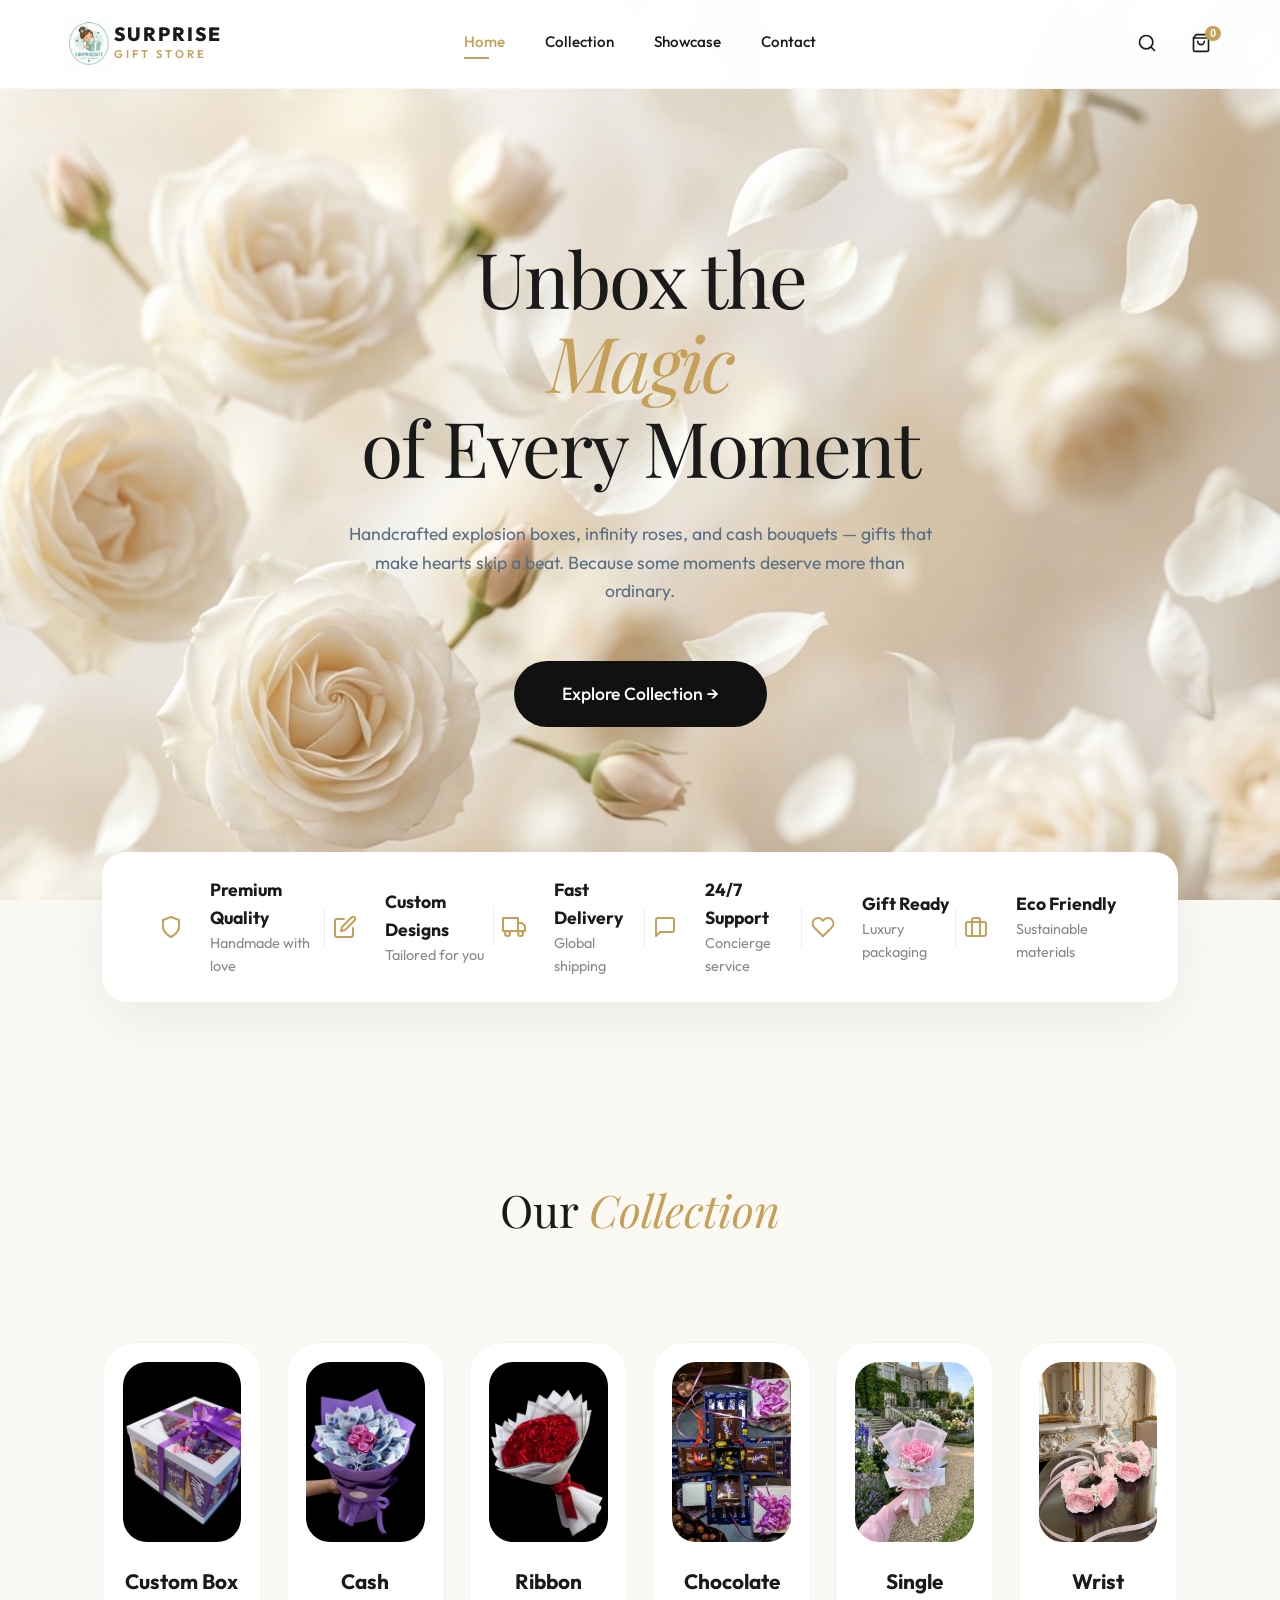
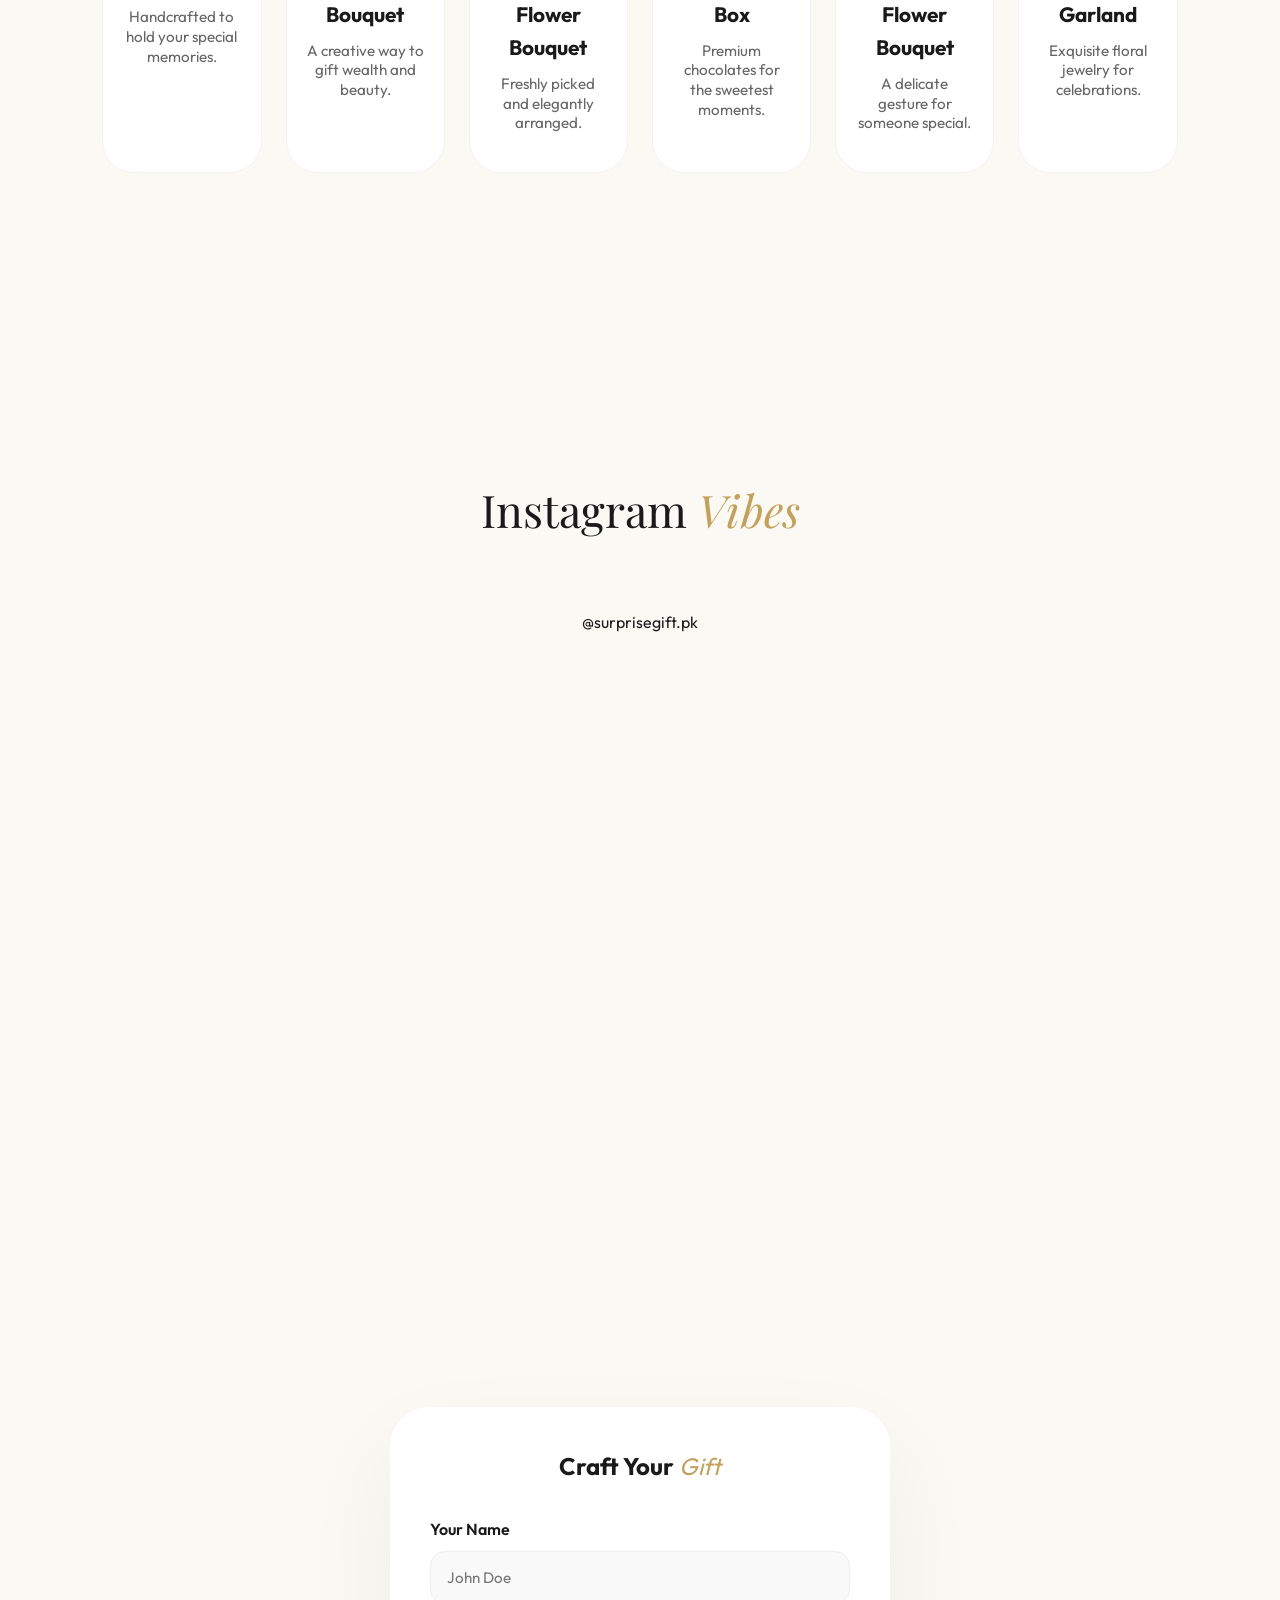
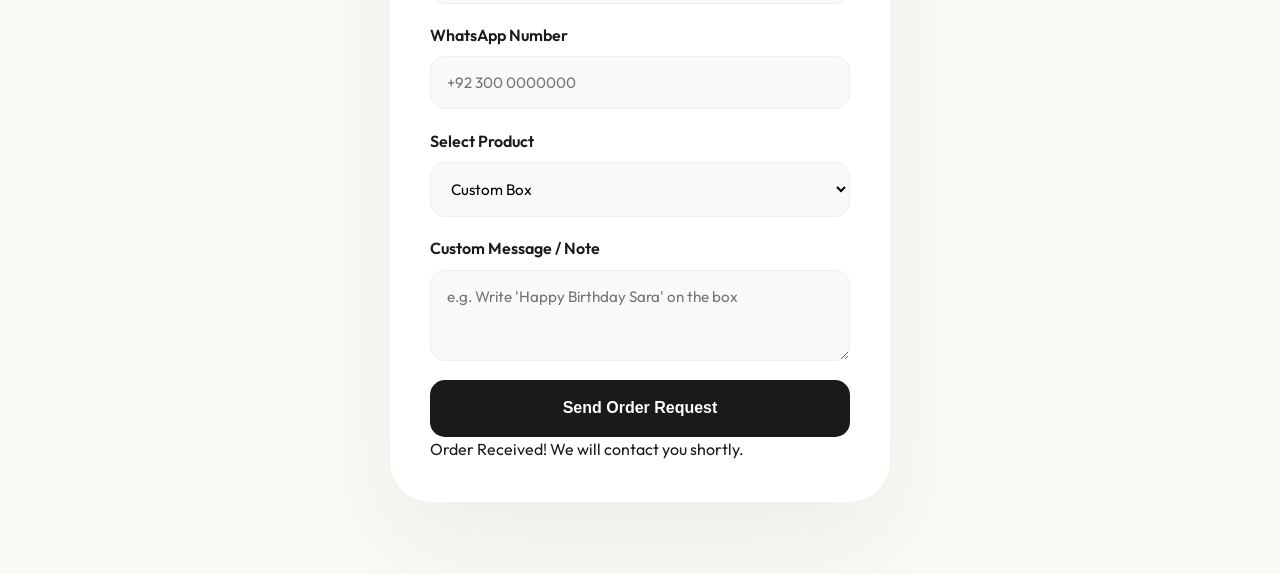
==== Lovebird/index.html @ c54b4c72 "moving files to Lovebird folder" ====
<!DOCTYPE html>
<html lang="en">

<head>
    <meta charset="UTF-8">
    <meta name="viewport" content="width=device-width, initial-scale=1.0">
    <title>Surprise Gift | 3D Immersive E-commerce</title>

    <!-- Google Fonts -->
    <link rel="preconnect" href="https://fonts.googleapis.com">
    <link rel="preconnect" href="https://fonts.gstatic.com" crossorigin>
    <link
        href="https://fonts.googleapis.com/css2?family=Outfit:wght@300;400;600;800&family=Playfair+Display:ital,wght@0,400..900;1,400..900&display=swap"
        rel="stylesheet">
    <link rel="stylesheet" href="style.css">
    <link rel="stylesheet" href="modal.css">

    <!-- GSAP for Scroll Animations -->
    <script src="https://cdnjs.cloudflare.com/ajax/libs/gsap/3.12.2/gsap.min.js"></script>
    <script src="https://cdnjs.cloudflare.com/ajax/libs/gsap/3.12.2/ScrollTrigger.min.js"></script>
</head>

<body>
    <!-- 3D Canvas Container -->
    <div id="canvas-container"></div>
    <div id="css-container"></div>

    <!-- UI Overlay (Scrollable) -->
    <div class="ui-layer">



        <!-- Top Announcement Bar -->


        <!-- Navigation Bar -->
        <nav class="navbar">
            <div class="nav-left">
                <a href="#home" class="logo-link">
                    <img src="logo.jpeg" alt="Surprise Gift Logo" class="main-logo">
                    <div class="logo-text-wrapper">
                        <span class="logo-main">SURPRISE</span>
                        <span class="logo-sub">GIFT STORE</span>
                    </div>
                </a>
            </div>
            <div class="nav-center">
                <div class="nav-links">
                    <a href="#home" class="active">Home</a>
                    <a href="#collection">Collection</a>
                    <a href="#showcase">Showcase</a>

                    <a href="https://wa.me/923293163015" target="_blank">Contact</a>
                </div>
            </div>
            <div class="nav-right">
                <div class="nav-icons">
                    <button class="icon-btn search-btn">
                        <svg width="20" height="20" viewBox="0 0 24 24" fill="none" stroke="currentColor"
                            stroke-width="2" stroke-linecap="round" stroke-linejoin="round">
                            <circle cx="11" cy="11" r="8"></circle>
                            <line x1="21" y1="21" x2="16.65" y2="16.65"></line>
                        </svg>
                    </button>
                    <button class="icon-btn cart-btn">
                        <svg width="20" height="20" viewBox="0 0 24 24" fill="none" stroke="currentColor"
                            stroke-width="2" stroke-linecap="round" stroke-linejoin="round">
                            <path d="M6 2L3 6v14a2 2 0 0 0 2 2h14a2 2 0 0 0 2-2V6l-3-4Z"></path>
                            <line x1="3" y1="6" x2="21" y2="6"></line>
                            <path d="M16 10a4 4 0 0 1-8 0"></path>
                        </svg>
                        <span class="cart-badge">0</span>
                    </button>
                </div>
            </div>
        </nav>

        <!-- Page 1: Home -->
        <section id="home" class="page-section">
            <div class="hero-container">
                <div class="hero-content">
                    <h1>Unbox the <br><span class="highlight">Magic</span> <br>of Every Moment</h1>
                    <p>Handcrafted explosion boxes, infinity roses, and cash bouquets — gifts that make hearts skip a beat. 
                       Because some moments deserve more than ordinary.</p>
                    <div class="hero-actions">
                        <a href="#collection" class="explore-btn">Explore Collection &rarr;</a>
                    </div>
                </div>
            </div>


            <!-- Feature Strip -->
            <div class="feature-strip">
                <div class="feature-item">
                    <div class="feature-icon-wrapper">
                        <svg width="24" height="24" viewBox="0 0 24 24" fill="none" stroke="#c5a059" stroke-width="2"
                            stroke-linecap="round" stroke-linejoin="round">
                            <path d="M12 22s8-4 8-10V5l-8-3-8 3v7c0 6 8 10 8 10z"></path>
                        </svg>
                    </div>
                    <div class="feature-text">
                        <strong>Premium Quality</strong>
                        <span>Handmade with love</span>
                    </div>
                </div>
                <div class="feature-divider"></div>
                <div class="feature-item">
                    <div class="feature-icon-wrapper">
                        <svg width="24" height="24" viewBox="0 0 24 24" fill="none" stroke="#c5a059" stroke-width="2"
                            stroke-linecap="round" stroke-linejoin="round">
                            <path d="M11 4H4a2 2 0 0 0-2 2v14a2 2 0 0 0 2 2h14a2 2 0 0 0 2-2v-7"></path>
                            <path d="M18.5 2.5a2.121 2.121 0 0 1 3 3L12 15l-4 1 1-4 9.5-9.5z"></path>
                        </svg>
                    </div>
                    <div class="feature-text">
                        <strong>Custom Designs</strong>
                        <span>Tailored for you</span>
                    </div>
                </div>
                <div class="feature-divider"></div>
                <div class="feature-item">
                    <div class="feature-icon-wrapper">
                        <svg width="24" height="24" viewBox="0 0 24 24" fill="none" stroke="#c5a059" stroke-width="2"
                            stroke-linecap="round" stroke-linejoin="round">
                            <rect x="1" y="3" width="15" height="13"></rect>
                            <polygon points="16 8 20 8 23 11 23 16 16 16 16 8"></polygon>
                            <circle cx="5.5" cy="18.5" r="2.5"></circle>
                            <circle cx="18.5" cy="18.5" r="2.5"></circle>
                        </svg>
                    </div>
                    <div class="feature-text">
                        <strong>Fast Delivery</strong>
                        <span>Global shipping</span>
                    </div>
                </div>
                <div class="feature-divider"></div>
                <div class="feature-item">
                    <div class="feature-icon-wrapper">
                        <svg width="24" height="24" viewBox="0 0 24 24" fill="none" stroke="#c5a059" stroke-width="2"
                            stroke-linecap="round" stroke-linejoin="round">
                            <path d="M21 15a2 2 0 0 1-2 2H7l-4 4V5a2 2 0 0 1 2-2h14a2 2 0 0 1 2 2z"></path>
                        </svg>
                    </div>
                    <div class="feature-text">
                        <strong>24/7 Support</strong>
                        <span>Concierge service</span>
                    </div>
                </div>
                <div class="feature-divider"></div>
                <div class="feature-item">
                    <div class="feature-icon-wrapper">
                        <svg width="24" height="24" viewBox="0 0 24 24" fill="none" stroke="#c5a059" stroke-width="2"
                            stroke-linecap="round" stroke-linejoin="round">
                            <path
                                d="M20.84 4.61a5.5 5.5 0 0 0-7.78 0L12 5.67l-1.06-1.06a5.5 5.5 0 0 0-7.78 7.78l1.06 1.06L12 21.23l7.78-7.78 1.06-1.06a5.5 5.5 0 0 0 0-7.78z">
                            </path>
                        </svg>
                    </div>
                    <div class="feature-text">
                        <strong>Gift Ready</strong>
                        <span>Luxury packaging</span>
                    </div>
                </div>
                <div class="feature-divider"></div>
                <div class="feature-item">
                    <div class="feature-icon-wrapper">
                        <svg width="24" height="24" viewBox="0 0 24 24" fill="none" stroke="#c5a059" stroke-width="2"
                            stroke-linecap="round" stroke-linejoin="round">
                            <rect x="2" y="7" width="20" height="14" rx="2" ry="2"></rect>
                            <path d="M16 21V5a2 2 0 0 0-2-2h-4a2 2 0 0 0-2 2v16"></path>
                        </svg>
                    </div>
                    <div class="feature-text">
                        <strong>Eco Friendly</strong>
                        <span>Sustainable materials</span>
                    </div>
                </div>
            </div>
        </section>

        <!-- Page 2: Collection -->
        <section id="collection" class="page-section">
            <div class="section-content">
                <h2>Our <span class="highlight">Collection</span></h2>
                <div class="product-grid">
                    <div class="product-card">
                        <div class="img-placeholder"
                            style="background: url('hdjhaj.jpeg') center/cover;">
                        </div>
                        <h3>Custom Box</h3>
                        <p>Handcrafted to hold your special memories.</p>
                    </div>
                    <div class="product-card" data-product="bouquet">
                        <div class="img-placeholder" style="background: url('pho1.jpeg') center/cover;">
                        </div>
                        <h3>Cash Bouquet</h3>
                        <p>A creative way to gift wealth and beauty.</p>
                    </div>
                    <div class="product-card">
                        <div class="img-placeholder"
                            style="background: url('dknfd.jpeg') center/cover;">
                        </div>
                        <h3>Ribbon Flower Bouquet</h3>
                        <p>Freshly picked and elegantly arranged.</p>
                    </div>
                    <div class="product-card">
                        <div class="img-placeholder"
                            style="background: url('choklate box.png') center/cover;">
                        </div>
                        <h3>Chocolate Box</h3>
                        <p>Premium chocolates for the sweetest moments.</p>
                    </div>
                    <div class="product-card">
                        <div class="img-placeholder"
                            style="background: url('Gemini_Generated_Image_gxcbodgxcbodgxcb (1).png') center/cover;">
                        </div>
                        <h3>Single Flower Bouquet</h3>
                        <p>A delicate gesture for someone special.</p>
                    </div>
                    <div class="product-card">
                        <div class="img-placeholder"
                            style="background: url('Gemini_Generated_Image_r3tegor3tegor3te.png') center/cover;">
                        </div>
                        <h3>Wrist Garland</h3>
                        <p>Exquisite floral jewelry for celebrations.</p>
                    </div>
                </div>
            </div>
        </section>



        <!-- Page 4: Showcase -->
        <section id="showcase" class="page-section">
            <div class="section-content" style="pointer-events: none;">
                <h2 style="text-align:center;">Instagram <span class="highlight">Vibes</span></h2>
                <p style="text-align:center;">@surprisegift.pk</p>
                <!-- Masonry grid removed, replaced by 3D Carousel in main.js -->
            </div>
        </section>

        <!-- Page 5: Order / Database -->
        <section id="order" class="page-section center-flex">
            <div class="order-form-container glass-panel">
                <h2>Craft Your <span class="highlight">Gift</span></h2>
                <form id="orderForm">
                    <div class="input-group">
                        <label>Your Name</label>
                        <input type="text" id="orderName" required placeholder="John Doe">
                    </div>
                    <div class="input-group">
                        <label>WhatsApp Number</label>
                        <input type="tel" id="orderPhone" required placeholder="+92 300 0000000">
                    </div>
                    <div class="input-group">
                        <label>Select Product</label>
                        <select id="orderProduct">
                            <option value="custom_box">Custom Box</option>
                            <option value="cash_bouquet">Cash Bouquet</option>
                            <option value="flower_bouquet">Ribbon Flower Bouquet</option>
                            <option value="chocolate_box">Chocolate Box</option>
                            <option value="single_flower">Single Flower Bouquet</option>
                            <option value="wrist_garland">Wrist Garland</option>
                        </select>
                    </div>
                    <div class="input-group">
                        <label>Custom Message / Note</label>
                        <textarea id="orderNote" rows="3"
                            placeholder="e.g. Write 'Happy Birthday Sara' on the box"></textarea>
                    </div>
                    <button type="submit" class="submit-btn" id="submitBtn">Send Order Request</button>
                    <p id="formFeedback" class="hidden">Order Received! We will contact you shortly.</p>
                </form>
            </div>
        </section>

    </div>

    <!-- Import maps polyfill for Three.js & Firebase -->
    <script async src="https://unpkg.com/es-module-shims@1.8.0/dist/es-module-shims.js"></script>

    <script type="importmap">
        {
            "imports": {
                "three": "https://unpkg.com/three@0.160.0/build/three.module.js",
                "three/addons/": "https://unpkg.com/three@0.160.0/examples/jsm/",
                "firebase/app": "https://www.gstatic.com/firebasejs/10.8.0/firebase-app.js",
                "firebase/firestore": "https://www.gstatic.com/firebasejs/10.8.0/firebase-firestore.js",
                "firebase/database": "https://www.gstatic.com/firebasejs/10.7.1/firebase-database.js"
            }
        }
    </script>

    <!-- Image Preview Modal -->
    <div id="imageModal" class="image-modal">
        <img id="modalImg" src="" alt="Preview" class="modal-content">
        <div class="modal-instruction">Release to close</div>
    </div>

    <script>
        document.addEventListener('DOMContentLoaded', () => {
            const modal = document.getElementById('imageModal');
            const modalImg = document.getElementById('modalImg');

            document.querySelectorAll('.img-placeholder').forEach(placeholder => {
                const showModal = (e) => {
                    // Extract URL from inline style background: url('...')
                    const style = placeholder.style.backgroundImage;
                    const url = style.replace(/^url\(["']?/, '').replace(/["']?\)$/, '');
                    
                    if (url && url !== 'none') {
                        modalImg.src = url;
                        modal.classList.add('active');
                    }
                };

                const hideModal = () => {
                    modal.classList.remove('active');
                };

                // Desktop events
                placeholder.addEventListener('mousedown', showModal);
                
                // Mobile events
                placeholder.addEventListener('touchstart', (e) => {
                    // Prevent context menu
                    e.preventDefault();
                    showModal();
                });
            });

            // Global release to ensure modal closes even if mouse/finger moves outside
            window.addEventListener('mouseup', () => modal.classList.remove('active'));
            window.addEventListener('touchend', () => modal.classList.remove('active'));
            window.addEventListener('mouseleave', () => modal.classList.remove('active'));
        });
    </script>

    <!-- Application Logic -->
    <script type="module" src="main.js"></script>
</body>

</html>
---- Lovebird/style.css ----
/* Global Reset & Base Styles */
:root {
    --primary-color: #c5a059;
    /* Luxury Gold from Image */
    --accent-color: #a6813a;
    --bg-light: #fbf9f4;
    /* Creamy white from image */
    --text-dark: #1a1a1a;
    --text-muted: #5a6e84;
    /* Soft bluish-grey from image subtext */
    --feature-bg: #ffffff;
    --glass-bg: rgba(255, 255, 255, 0.9);
    --font-main: 'Outfit', sans-serif;
    --font-heading: 'Playfair Display', serif;
    --transition: all 0.6s cubic-bezier(0.165, 0.84, 0.44, 1);
}

* {
    margin: 0;
    padding: 0;
    box-sizing: border-box;
    scroll-behavior: smooth;
}

html {
    overflow-x: hidden;
}

body {
    font-family: var(--font-main);
    background-color: var(--bg-light);
    background-image: url('bg-roses.png');
    background-size: cover;
    background-position: center;
    background-attachment: fixed;
    color: var(--text-dark);
    overflow-x: hidden;
    line-height: 1.6;
}

/* Scrollbar */
::-webkit-scrollbar {
    width: 6px;
}

::-webkit-scrollbar-track {
    background: #f1f1f1;
}

::-webkit-scrollbar-thumb {
    background: var(--primary-color);
    border-radius: 10px;
}

/* 3D Canvas Background */
#canvas-container,
#css-container {
    position: fixed;
    top: 0;
    left: 0;
    width: 100vw;
    height: 100vh;
    z-index: -1;
}

#canvas-container {
    background: transparent;
}

/* UI Overlay */
.ui-layer {
    position: relative;
    z-index: 10;
    width: 100%;
}

.navbar,
.hero-content,
.section-content,
.order-form-container {
    pointer-events: auto;
}

/* Top Announcement Bar */
.top-bar {
    position: fixed;
    top: 0;
    width: 100%;
    height: 35px;
    background: #fbf9f4;
    /* Match the top bar background color from image */
    display: flex;
    justify-content: space-between;
    align-items: center;
    padding: 0 5%;
    z-index: 1001;
    font-size: 0.75rem;
    color: #666;
    border-bottom: 1px solid rgba(0, 0, 0, 0.03);
}

.top-bar-left,
.top-bar-right {
    display: flex;
    align-items: center;
    gap: 15px;
}

.top-bar-left svg {
    margin-right: -10px;
}

.top-bar-right a {
    color: #666;
    text-decoration: none;
    display: flex;
    align-items: center;
    gap: 6px;
    transition: var(--transition);
}

.top-bar-right a:hover {
    color: var(--primary-color);
}

/* Navbar */
.navbar {
    display: grid;
    grid-template-columns: 1fr 2fr 1fr;
    align-items: center;
    padding: 1.2rem 5%;
    background: rgba(255, 255, 255, 0.98);
    backdrop-filter: blur(10px);
    border-bottom: 1px solid rgba(0, 0, 0, 0.03);
    position: fixed;
    width: 100%;
    top: 0;
    z-index: 1000;
}

.logo-link {
    display: flex;
    align-items: center;
    text-decoration: none;
}

.main-logo {
    height: 50px;
    width: auto;
    object-fit: contain;
}

.logo-text-wrapper {
    display: flex;
    flex-direction: column;
}

.logo-main {
    font-family: var(--font-main);
    font-weight: 800;
    font-size: 1.2rem;
    letter-spacing: 2px;
    color: #1a1a1a;
    line-height: 1;
}

.logo-sub {
    font-size: 0.7rem;
    font-weight: 600;
    color: var(--primary-color);
    letter-spacing: 3px;
    margin-top: 2px;
}

.nav-center {
    display: flex;
    justify-content: center;
}

.nav-links {
    display: flex;
    gap: 2.5rem;
}

.nav-links a {
    text-decoration: none;
    color: #1a1a1a;
    font-size: 0.95rem;
    font-weight: 500;
    transition: var(--transition);
    position: relative;
    padding-bottom: 5px;
}

.nav-links a.active,
.nav-links a:hover {
    color: var(--primary-color);
}

.nav-links a.active::after {
    content: '';
    position: absolute;
    bottom: 0;
    left: 0;
    width: 25px;
    height: 2px;
    background: var(--primary-color);
}

.nav-right {
    display: flex;
    justify-content: flex-end;
}

.nav-icons {
    display: flex;
    gap: 1.5rem;
    align-items: center;
}

.icon-btn {
    background: none;
    border: none;
    cursor: pointer;
    color: #1a1a1a;
    position: relative;
    padding: 5px;
    transition: var(--transition);
}

.icon-btn:hover {
    color: var(--primary-color);
}

.cart-badge {
    position: absolute;
    top: -2px;
    right: -5px;
    background: var(--primary-color);
    color: white;
    font-size: 0.65rem;
    padding: 2px 5px;
    border-radius: 10px;
    font-weight: 700;
}

/* Page Sections */
.page-section {
    min-height: 100vh;
    padding: 100px 8% 40px;
    /* Reduced padding from 130px */
    display: flex;
    flex-direction: column;
    justify-content: space-between;
    /* This will push feature strip to bottom */
}

/* Hero Section */
.hero-container {
    display: flex;
    flex-direction: column;
    align-items: center;
    justify-content: flex-start;
    width: 100%;
    position: relative;
    padding-top: 15vh;
    text-align: center;
    min-height: 80vh;
}

.hero-content {
    max-width: 900px;
    z-index: 2;
    position: relative;
    pointer-events: none;
    /* Let clicks pass to 3D scene */
}

.hero-content * {
    pointer-events: auto;
}

.hero-content h1 {
    font-family: var(--font-heading);
    font-size: 4.8rem;
    /* Reduced from 5.5rem */
    line-height: 1.1;
    margin-bottom: 2rem;
    color: #1a1a1a;
    font-weight: 400;
    letter-spacing: -2px;
}

.highlight {
    color: var(--primary-color);
    font-style: italic;
    font-weight: 400;
}

.hero-content p {
    font-size: 1.1rem;
    /* Reduced from 1.25rem */
    color: var(--text-muted);
    max-width: 600px;
    margin: 0 auto 3.5rem;
    line-height: 1.6;
    font-family: var(--font-main);
}

.explore-btn {
    display: inline-flex;
    align-items: center;
    gap: 12px;
    padding: 1.2rem 3rem;
    background: #111;
    color: #fff;
    text-decoration: none;
    border-radius: 60px;
    font-weight: 500;
    font-size: 1.1rem;
    transition: var(--transition);
}

.explore-btn:hover {
    background: #000;
    transform: translateY(-5px);
    box-shadow: 0 15px 30px rgba(0, 0, 0, 0.15);
}

/* Hero Box Image Container */
.hero-image-wrapper {
    position: relative;
    width: 100%;
    height: 400px;
    display: flex;
    justify-content: center;
    align-items: center;
    z-index: 1;
    margin-top: -50px;
    /* Bring it closer to text */
}

.hero-box-img {
    width: 100%;
    max-width: 650px;
    height: auto;
    object-fit: contain;
    mix-blend-mode: multiply;
    /* Seamlessly merge with the cream background */
    filter: drop-shadow(0 20px 60px rgba(0, 0, 0, 0.1));
    transition: all 0.8s cubic-bezier(0.165, 0.84, 0.44, 1);
    cursor: pointer;
    z-index: 5;
    animation: professional-pop 1.5s cubic-bezier(0.19, 1, 0.22, 1) both, float-box 8s ease-in-out infinite 1.5s;
}

.hero-box-img:hover {
    transform: scale(1.05) translateY(-25px);
    filter: drop-shadow(0 80px 120px rgba(0, 0, 0, 0.12));
}

@keyframes professional-pop {
    0% {
        transform: scale(0.8) translateY(50px);
        opacity: 0;
        filter: blur(10px);
    }

    100% {
        transform: scale(1) translateY(0);
        opacity: 1;
        filter: blur(0);
    }
}

/* Add a pseudo-element for a 'magic' glow */
.hero-image-wrapper::after {
    content: '';
    position: absolute;
    width: 300px;
    height: 300px;
    background: radial-gradient(circle, rgba(197, 160, 89, 0.2) 0%, transparent 70%);
    border-radius: 50%;
    z-index: -1;
    filter: blur(40px);
    opacity: 0;
    transition: var(--transition);
}

.hero-image-wrapper:hover::after {
    opacity: 1;
    transform: scale(1.5);
}

@keyframes float-box {

    0%,
    100% {
        transform: translateY(0);
    }

    50% {
        transform: translateY(-30px);
    }
}

/* Feature Strip */
.feature-strip {
    display: flex;
    justify-content: space-between;
    align-items: center;
    flex-wrap: nowrap;
    background: #ffffff;
    padding: 1.5rem 3rem;
    /* Reduced from 2.5rem 4rem */
    border-radius: 24px;
    box-shadow: 0 20px 60px rgba(0, 0, 0, 0.06);
    margin-top: 2rem;
    margin-bottom: 2rem;
    max-width: 1200px;
    width: 100%;
}

.feature-item {
    display: flex;
    align-items: center;
    gap: 1.2rem;
}

.feature-icon-wrapper {
    display: flex;
    align-items: center;
    justify-content: center;
    width: 48px;
    height: 48px;
}

.feature-text {
    display: flex;
    flex-direction: column;
}

.feature-text strong {
    font-size: 1.1rem;
    color: #1a1a1a;
}

.feature-text span {
    font-size: 0.9rem;
    color: #888;
}

.feature-divider {
    width: 1px;
    height: 40px;
    background: #eee;
}

/* Section Headlines */
.section-content h2 {
    font-family: var(--font-heading);
    font-size: 2.8rem;
    /* Reduced from 3.5rem */
    text-align: center;
    margin-bottom: 4rem;
    font-weight: 400;
}

/* Product Cards */
.product-grid {
    display: grid;
    grid-template-columns: repeat(6, 1fr);
    grid-auto-rows: 1fr; /* Ensures all cards in a row have equal height */
    gap: 1.5rem;
    padding: 2rem 0;
}

.product-card {
    background: #fff;
    border-radius: 32px;
    padding: 1.2rem;
    text-align: center;
    transition: var(--transition);
    border: 1px solid #f2f2f2;
    display: flex;
    flex-direction: column;
    align-items: center;
    gap: 0.2rem;
}

.product-card:hover {
    transform: translateY(-8px);
    box-shadow: 0 20px 40px rgba(0, 0, 0, 0.05);
}

.img-placeholder {
    width: 100%;
    height: 180px;
    border-radius: 24px;
    margin-bottom: 0.8rem;
    overflow: hidden;
}

.product-card h3 {
    font-family: var(--font-main);
    font-weight: 700;
    font-size: 1.3rem;
    color: #1a1a1a;
    margin: 0.4rem 0;
}

.product-card p {
    font-size: 0.95rem;
    color: #666;
    max-width: 180px;
    line-height: 1.3;
    margin-bottom: 1.2rem;
}

.view-3d-btn {
    margin-top: auto; /* Pushes button to the bottom */
    background: #ffffff;
    color: #1a1a1a;
    border: 1px solid #e0e0e0;
    border-radius: 30px;
    padding: 8px 22px;
    font-size: 0.85rem;
    font-weight: 700;
    cursor: pointer;
    transition: var(--transition);
}

.view-3d-btn:hover {
    background: #1a1a1a;
    color: #fff;
    border-color: #1a1a1a;
}

/* Forms */
.center-flex {
    justify-content: center;
    align-items: center;
}

.order-form-container {
    margin: 0 auto;
}

.order-form-container h2 {
    text-align: center;
    margin-bottom: 2rem;
}

.glass-panel {
    background: #fff;
    padding: 2.5rem;
    border-radius: 40px;
    box-shadow: 0 40px 100px rgba(0, 0, 0, 0.05);
    max-width: 500px;
    width: 100%;
}

.input-group {
    display: flex;
    flex-direction: column;
    margin-bottom: 1.2rem;
    text-align: left;
}

.input-group label {
    font-weight: 600;
    margin-bottom: 0.5rem;
    color: #1a1a1a;
}

.input-group input,
.input-group select,
.input-group textarea {
    background: #f9f9f9;
    border: 1px solid #eee;
    border-radius: 15px;
    padding: 1rem;
    width: 100%;
    box-sizing: border-box;
    font-family: inherit;
    font-size: 0.95rem;
}

.submit-btn {
    background: #1a1a1a;
    color: #ffffff;
    border-radius: 15px;
    padding: 1.2rem;
    font-size: 1rem;
    width: 100%;
    font-weight: 600;
    cursor: pointer;
    border: none;
    transition: var(--transition);
}

.submit-btn:hover {
    background: var(--primary-color);
}

/* Responsive */
@media (max-width: 1200px) {
    .feature-strip {
        flex-wrap: wrap;
        justify-content: center;
        gap: 2rem;
    }

    .feature-divider {
        display: none;
    }

    .product-grid {
        grid-template-columns: repeat(3, 1fr);
    }
}

@media (max-width: 1024px) {
    .hero-content h1 {
        font-size: 3.5rem;
    }

    .product-grid {
        grid-template-columns: repeat(2, 1fr);
    }
}

@media (max-width: 768px) {
    .navbar {
        grid-template-columns: 1fr 1fr;
    }

    .nav-center {
        display: none;
    }

    .hero-content h1 {
        font-size: 2.8rem;
    }

    .feature-strip {
        flex-direction: column;
        padding: 2rem;
        gap: 1.5rem;
    }

    .product-grid {
        grid-template-columns: repeat(2, 1fr);
        gap: 1rem;
    }

    .page-section {
        padding: 80px 5% 30px;
    }

    .hero-image-wrapper {
        height: 300px;
        margin-top: 0;
    }

    .glass-panel {
        padding: 1.5rem;
    }
}

@media (max-width: 480px) {
    .hero-content h1 {
        font-size: 2.2rem;
    }

    .product-grid {
        grid-template-columns: 1fr;
    }

    .hero-content p {
        font-size: 1rem;
    }

    .feature-item {
        width: 100%;
        justify-content: flex-start;
    }
}
---- Lovebird/modal.css ----
/* Image Preview Modal - Luxury Aesthetic */
.image-modal {
    position: fixed;
    top: 0;
    left: 0;
    width: 100%;
    height: 100%;
    background: rgba(255, 255, 255, 0.4);
    backdrop-filter: blur(40px) saturate(120%);
    -webkit-backdrop-filter: blur(40px) saturate(120%);
    display: none;
    justify-content: center;
    align-items: center;
    z-index: 9999;
    opacity: 0;
    transition: opacity 0.5s ease;
}

.image-modal.active {
    display: flex;
    opacity: 1;
}

.modal-content {
    max-width: 90%;
    max-height: 80vh;
    width: auto;
    height: auto;
    border-radius: 40px;
    box-shadow: 0 40px 80px rgba(0, 0, 0, 0.3);
    transform: scale(0.9);
    transition: transform 0.5s cubic-bezier(0.19, 1, 0.22, 1);
    border: 15px solid #fff;
    outline: 2px solid #c5a059;
    background: #fff;
    object-fit: contain; /* Ensure full image is visible */
    padding: 10px; /* Internal breathing room to prevent touching borders */
}

.image-modal.active .modal-content {
    transform: scale(1);
}

.modal-instruction {
    position: absolute;
    bottom: 40px;
    color: #1a1a1a;
    font-family: 'Playfair Display', serif;
    font-size: 1.1rem;
    font-style: italic;
    opacity: 0.8;
    background: rgba(255, 255, 255, 0.6);
    padding: 12px 40px;
    border-radius: 100px;
    backdrop-filter: blur(10px);
    box-shadow: 0 10px 30px rgba(0, 0, 0, 0.05);
    letter-spacing: 1px;
}
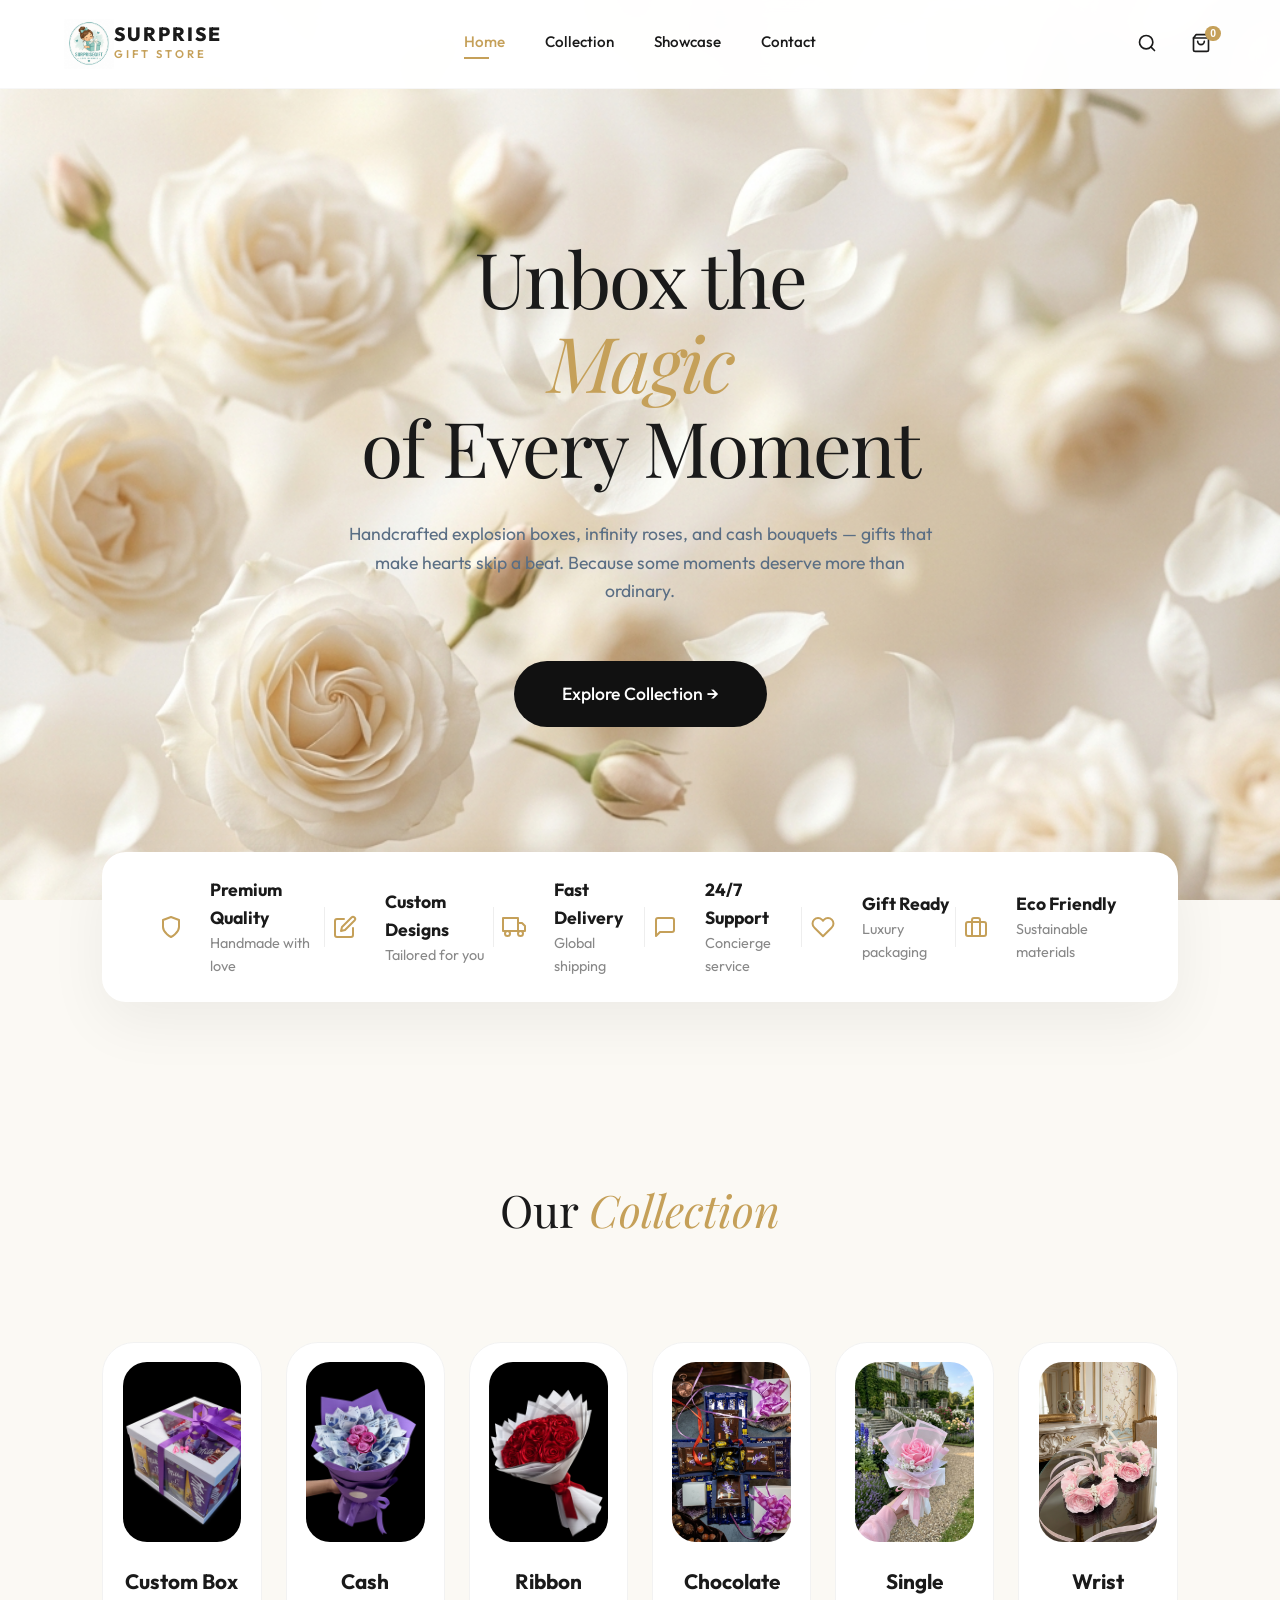
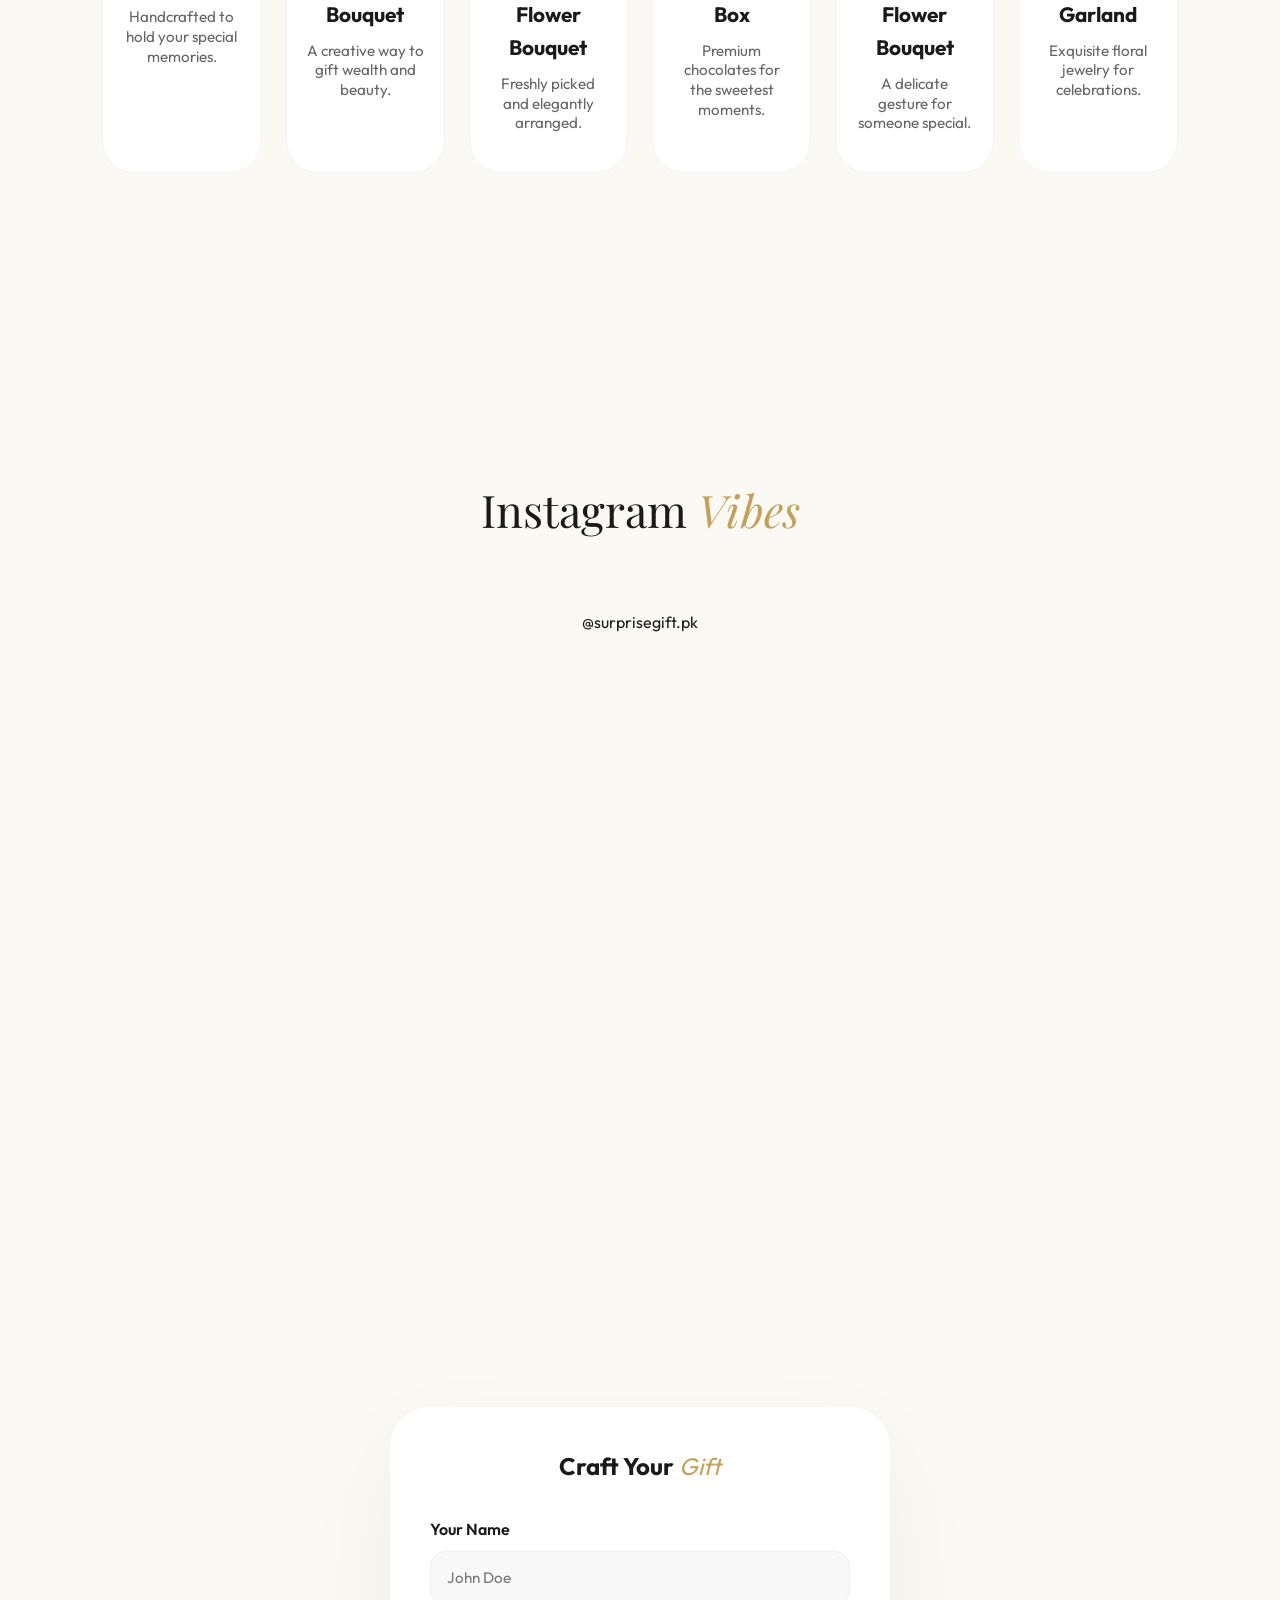
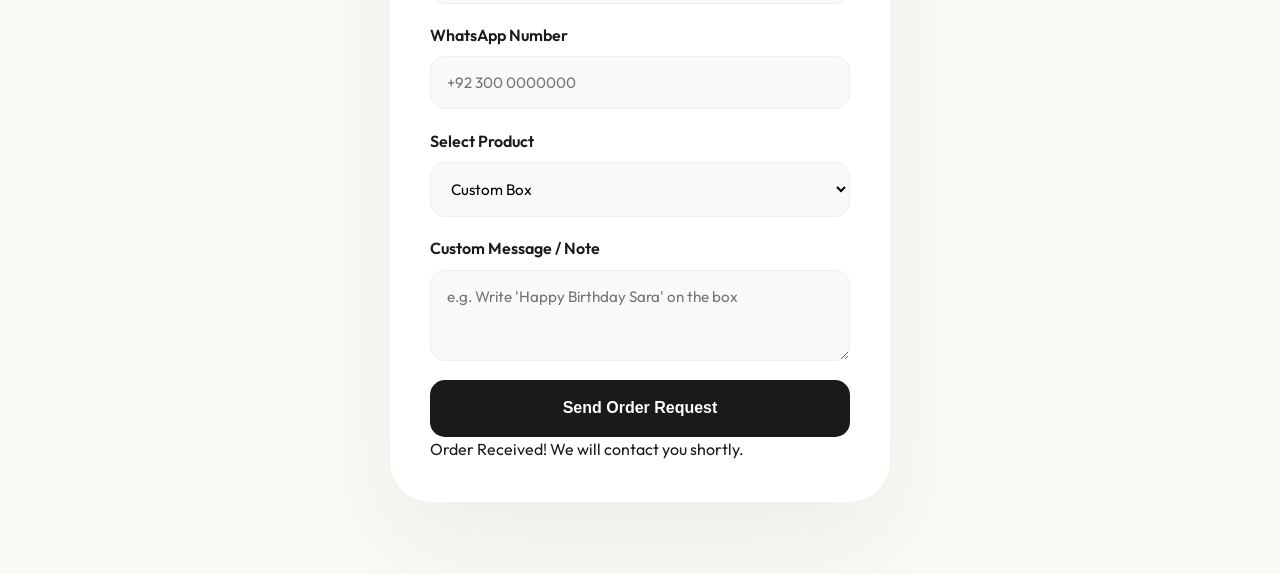
==== commit e6bdd4cd: "final website update with correct paths" ====
--- a/Lovebird/index.html
+++ b/Lovebird/index.html
@@ -294,7 +294,7 @@
     <!-- Image Preview Modal -->
     <div id="imageModal" class="image-modal">
         <img id="modalImg" src="" alt="Preview" class="modal-content">
-        <div class="modal-instruction">Release to close</div>
+        <div class="modal-instruction">Tap anywhere to close</div>
     </div>
 
     <script>
@@ -303,7 +303,8 @@
             const modalImg = document.getElementById('modalImg');
 
             document.querySelectorAll('.img-placeholder').forEach(placeholder => {
-                const showModal = (e) => {
+                placeholder.addEventListener('click', (e) => {
+                    e.stopPropagation();
                     // Extract URL from inline style background: url('...')
                     const style = placeholder.style.backgroundImage;
                     const url = style.replace(/^url\(["']?/, '').replace(/["']?\)$/, '');
@@ -312,27 +313,13 @@
                         modalImg.src = url;
                         modal.classList.add('active');
                     }
-                };
-
-                const hideModal = () => {
-                    modal.classList.remove('active');
-                };
-
-                // Desktop events
-                placeholder.addEventListener('mousedown', showModal);
-                
-                // Mobile events
-                placeholder.addEventListener('touchstart', (e) => {
-                    // Prevent context menu
-                    e.preventDefault();
-                    showModal();
                 });
             });
 
-            // Global release to ensure modal closes even if mouse/finger moves outside
-            window.addEventListener('mouseup', () => modal.classList.remove('active'));
-            window.addEventListener('touchend', () => modal.classList.remove('active'));
-            window.addEventListener('mouseleave', () => modal.classList.remove('active'));
+            // Global click to close
+            window.addEventListener('click', () => {
+                modal.classList.remove('active');
+            });
         });
     </script>
 
--- a/Lovebird/modal.css
+++ b/Lovebird/modal.css
@@ -56,3 +56,18 @@
     box-shadow: 0 10px 30px rgba(0, 0, 0, 0.05);
     letter-spacing: 1px;
 }
+
+/* Mobile Responsiveness for Modal */
+@media (max-width: 768px) {
+    .modal-content {
+        max-width: 95%;
+        border-radius: 20px;
+        border: 8px solid #fff;
+        padding: 5px;
+    }
+    .modal-instruction {
+        bottom: 20px;
+        font-size: 0.9rem;
+        padding: 10px 20px;
+    }
+}
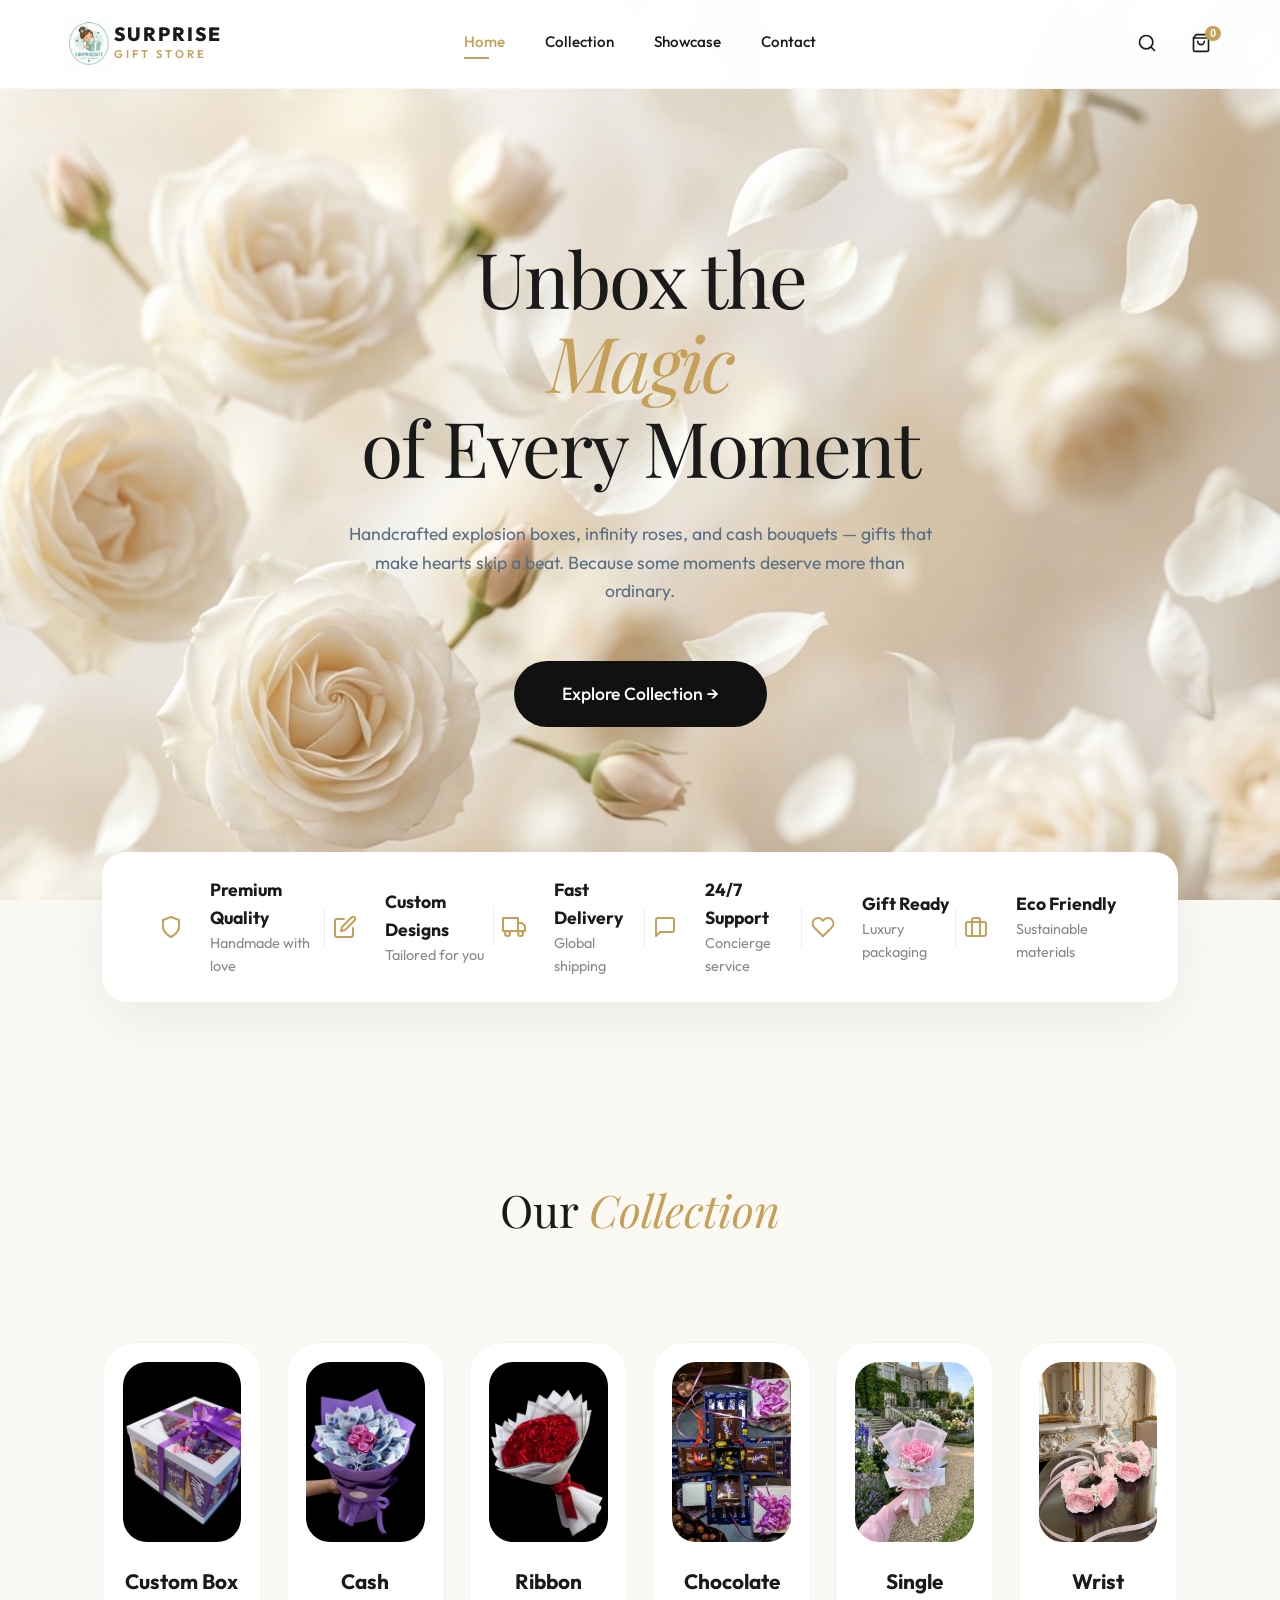
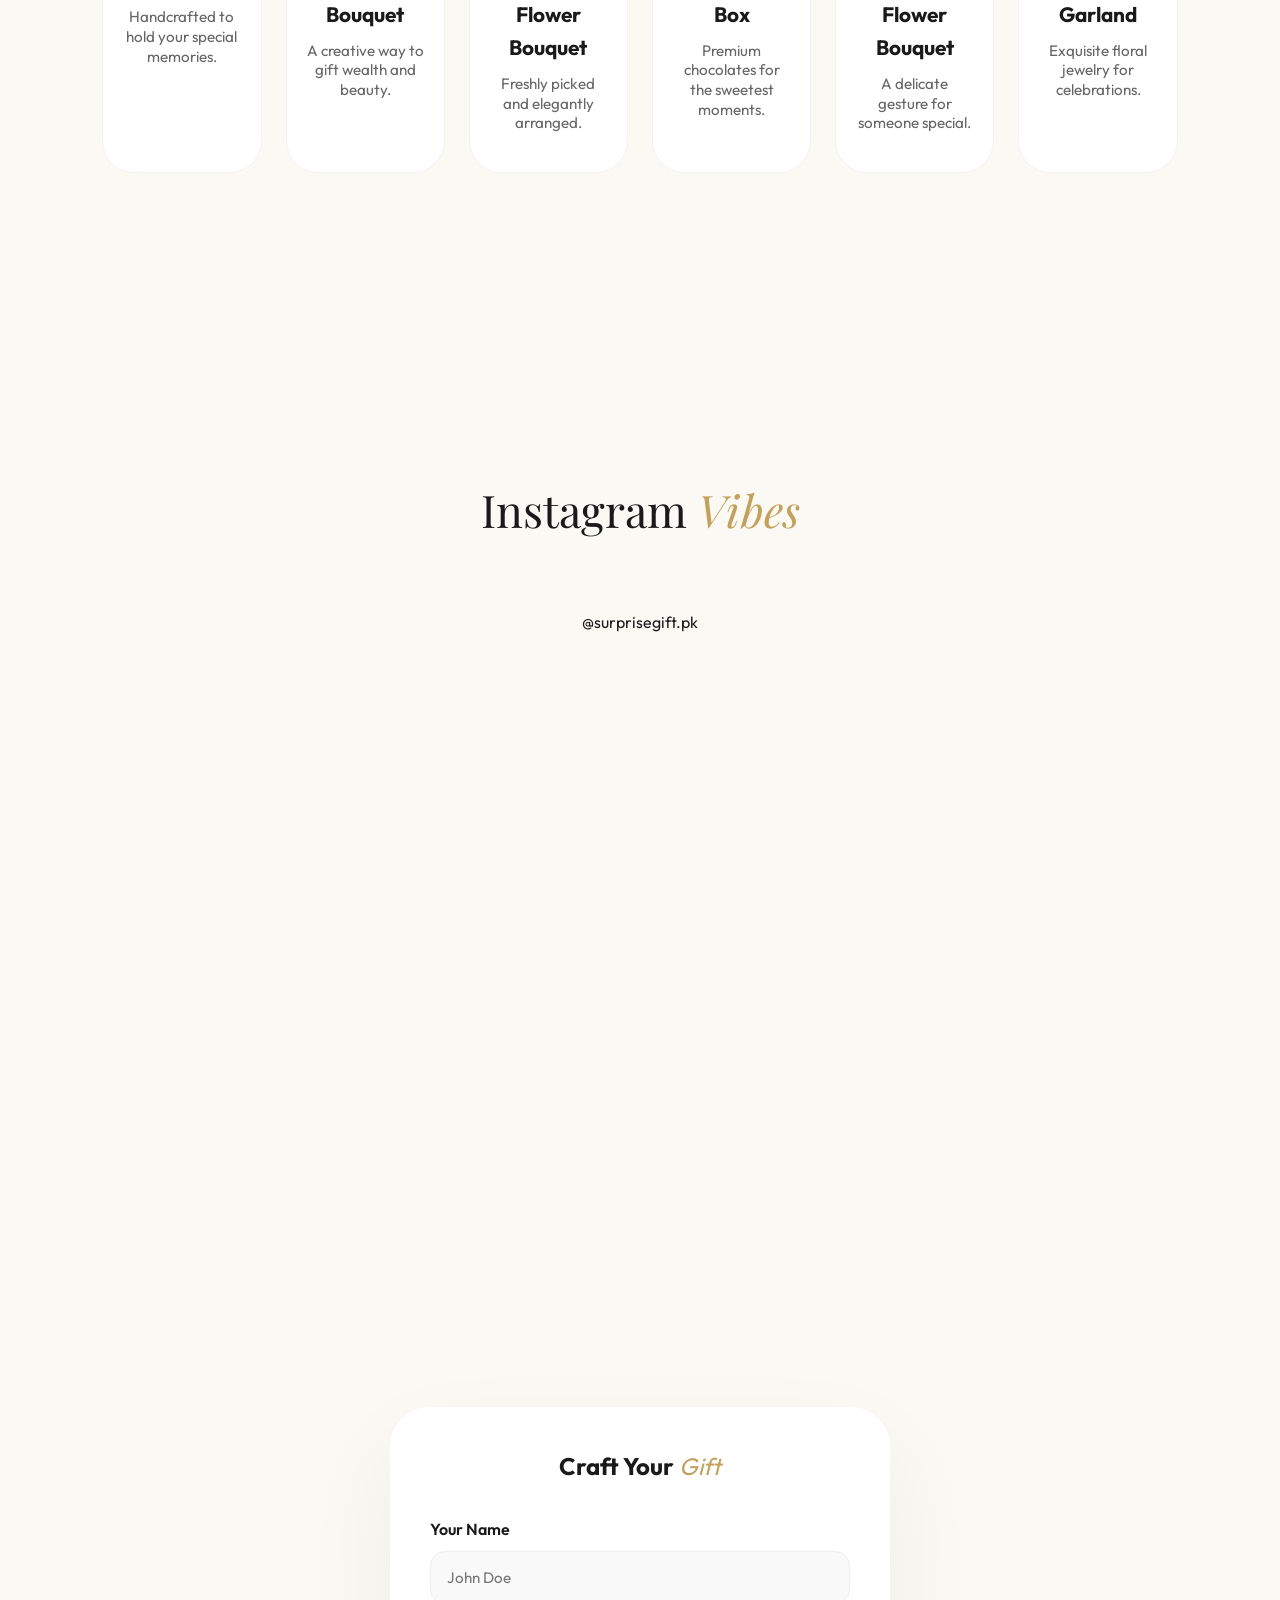
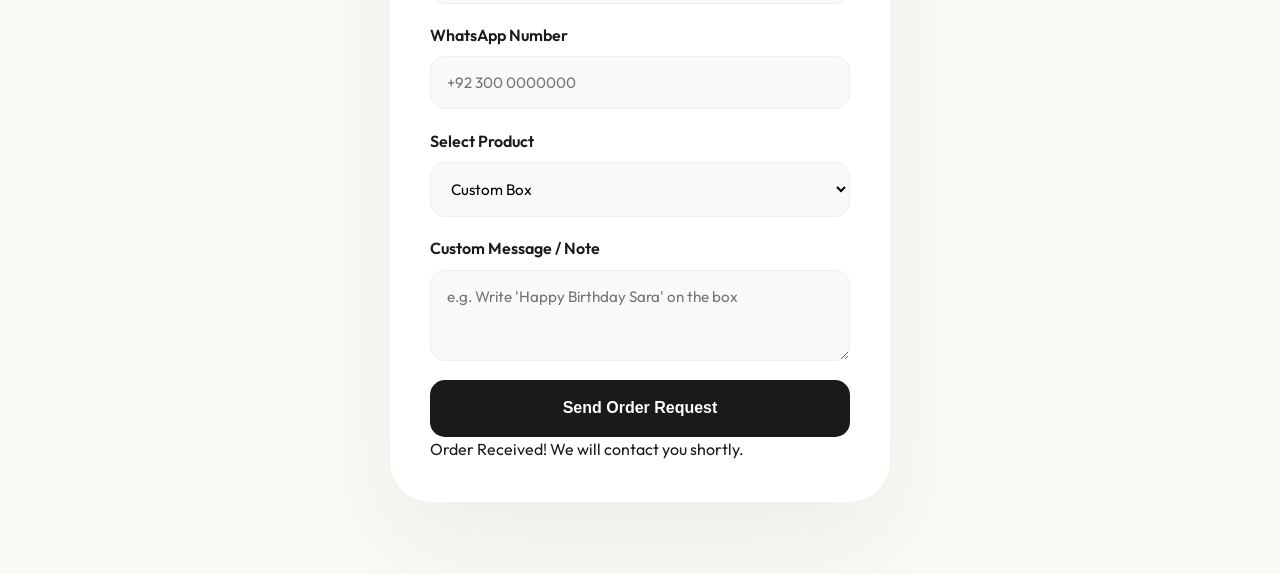
==== commit 9c59642e: "final check" ====
--- a/Lovebird/index.html
+++ b/Lovebird/index.html
@@ -80,8 +80,9 @@
             <div class="hero-container">
                 <div class="hero-content">
                     <h1>Unbox the <br><span class="highlight">Magic</span> <br>of Every Moment</h1>
-                    <p>Handcrafted explosion boxes, infinity roses, and cash bouquets — gifts that make hearts skip a beat. 
-                       Because some moments deserve more than ordinary.</p>
+                    <p>Handcrafted explosion boxes, infinity roses, and cash bouquets — gifts that make hearts skip a
+                        beat.
+                        Because some moments deserve more than ordinary.</p>
                     <div class="hero-actions">
                         <a href="#collection" class="explore-btn">Explore Collection &rarr;</a>
                     </div>
@@ -184,8 +185,7 @@
                 <h2>Our <span class="highlight">Collection</span></h2>
                 <div class="product-grid">
                     <div class="product-card">
-                        <div class="img-placeholder"
-                            style="background: url('hdjhaj.jpeg') center/cover;">
+                        <div class="img-placeholder" style="background: url('hdjhaj.jpeg') center/cover;">
                         </div>
                         <h3>Custom Box</h3>
                         <p>Handcrafted to hold your special memories.</p>
@@ -197,15 +197,13 @@
                         <p>A creative way to gift wealth and beauty.</p>
                     </div>
                     <div class="product-card">
-                        <div class="img-placeholder"
-                            style="background: url('dknfd.jpeg') center/cover;">
+                        <div class="img-placeholder" style="background: url('dknfd.jpeg') center/cover;">
                         </div>
                         <h3>Ribbon Flower Bouquet</h3>
                         <p>Freshly picked and elegantly arranged.</p>
                     </div>
                     <div class="product-card">
-                        <div class="img-placeholder"
-                            style="background: url('choklate box.png') center/cover;">
+                        <div class="img-placeholder" style="background: url('choklate box.png') center/cover;">
                         </div>
                         <h3>Chocolate Box</h3>
                         <p>Premium chocolates for the sweetest moments.</p>
@@ -308,7 +306,7 @@
                     // Extract URL from inline style background: url('...')
                     const style = placeholder.style.backgroundImage;
                     const url = style.replace(/^url\(["']?/, '').replace(/["']?\)$/, '');
-                    
+
                     if (url && url !== 'none') {
                         modalImg.src = url;
                         modal.classList.add('active');
--- a/Lovebird/style.css
+++ b/Lovebird/style.css
@@ -632,11 +632,26 @@
 
 @media (max-width: 768px) {
     .navbar {
-        grid-template-columns: 1fr 1fr;
+        display: flex;
+        flex-wrap: wrap;
+        justify-content: space-between;
+        padding: 1rem 5%;
     }
 
     .nav-center {
-        display: none;
+        display: flex;
+        width: 100%;
+        order: 3;
+        margin-top: 1rem;
+        overflow-x: auto;
+        padding-bottom: 5px;
+        -webkit-overflow-scrolling: touch;
+    }
+
+    .nav-links {
+        gap: 1.5rem;
+        margin: 0 auto;
+        white-space: nowrap;
     }
 
     .hero-content h1 {
@@ -655,7 +670,7 @@
     }
 
     .page-section {
-        padding: 80px 5% 30px;
+        padding: 130px 5% 30px;
     }
 
     .hero-image-wrapper {
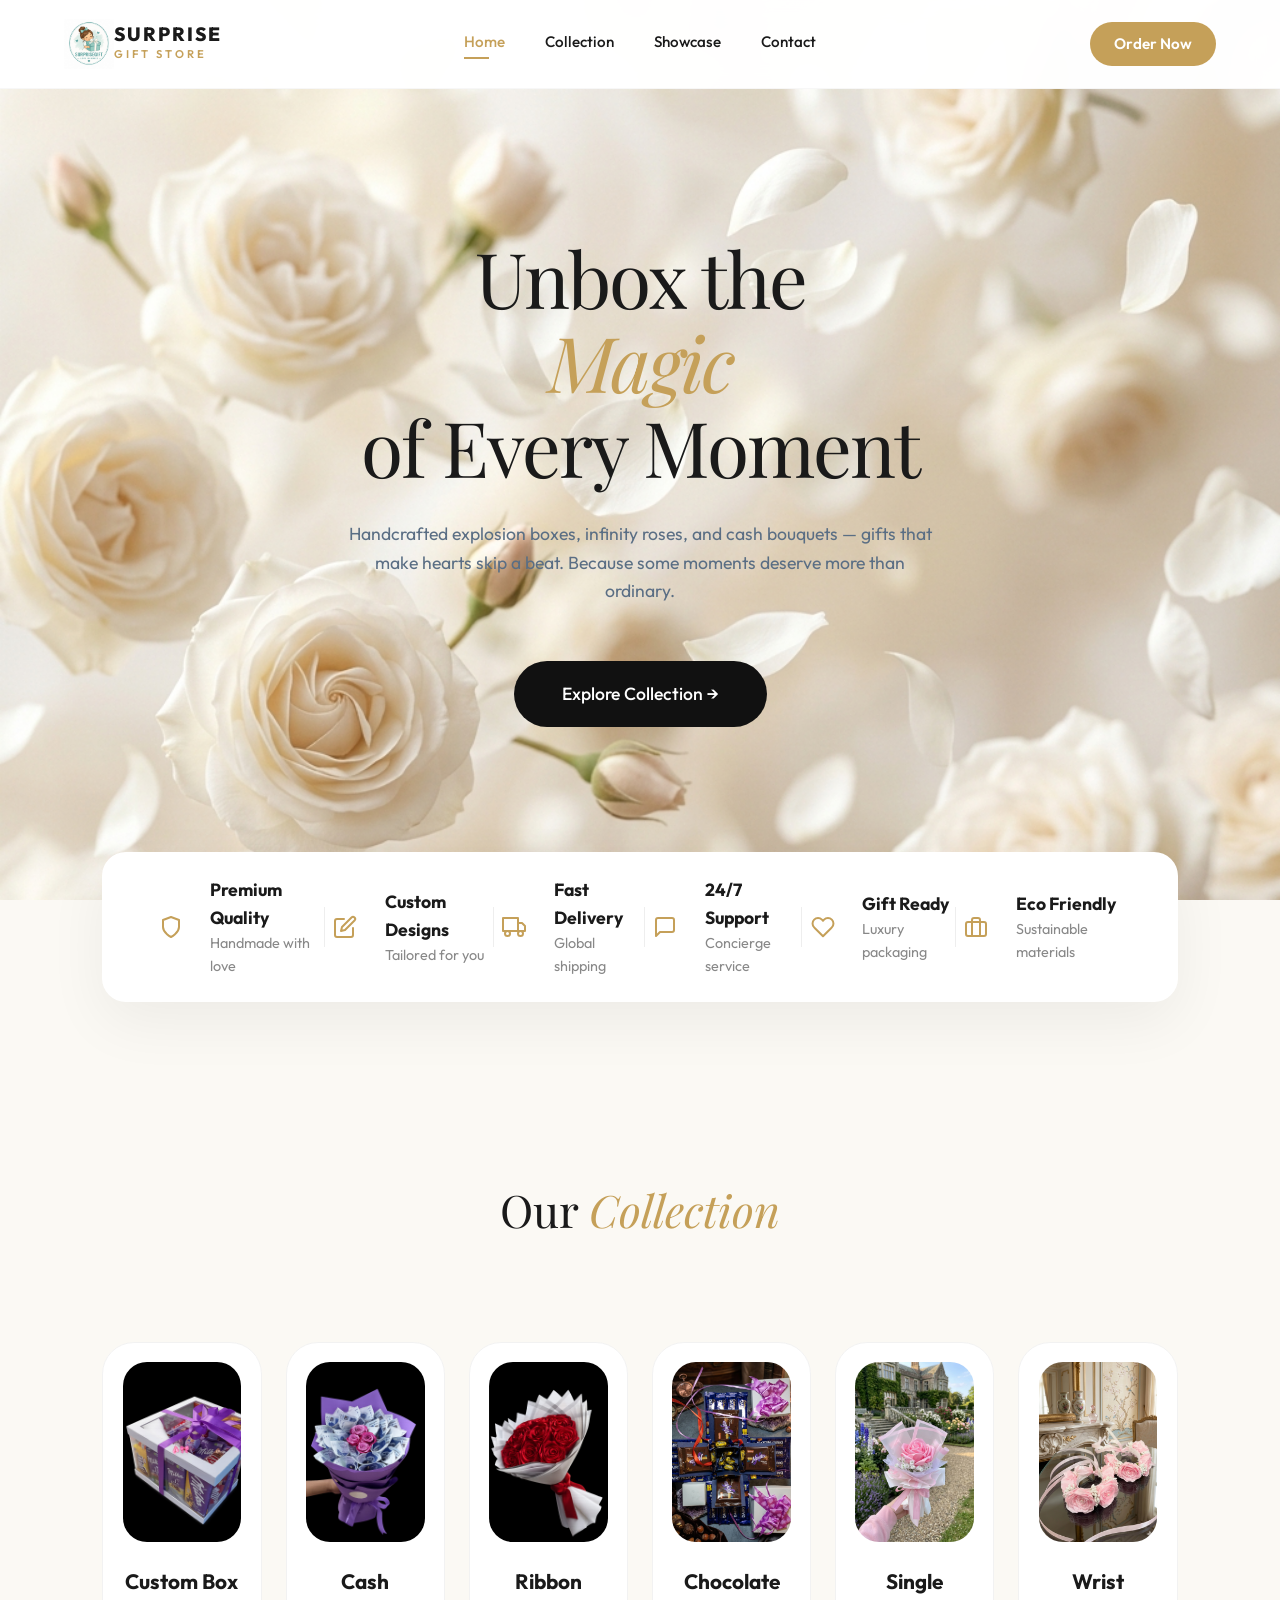
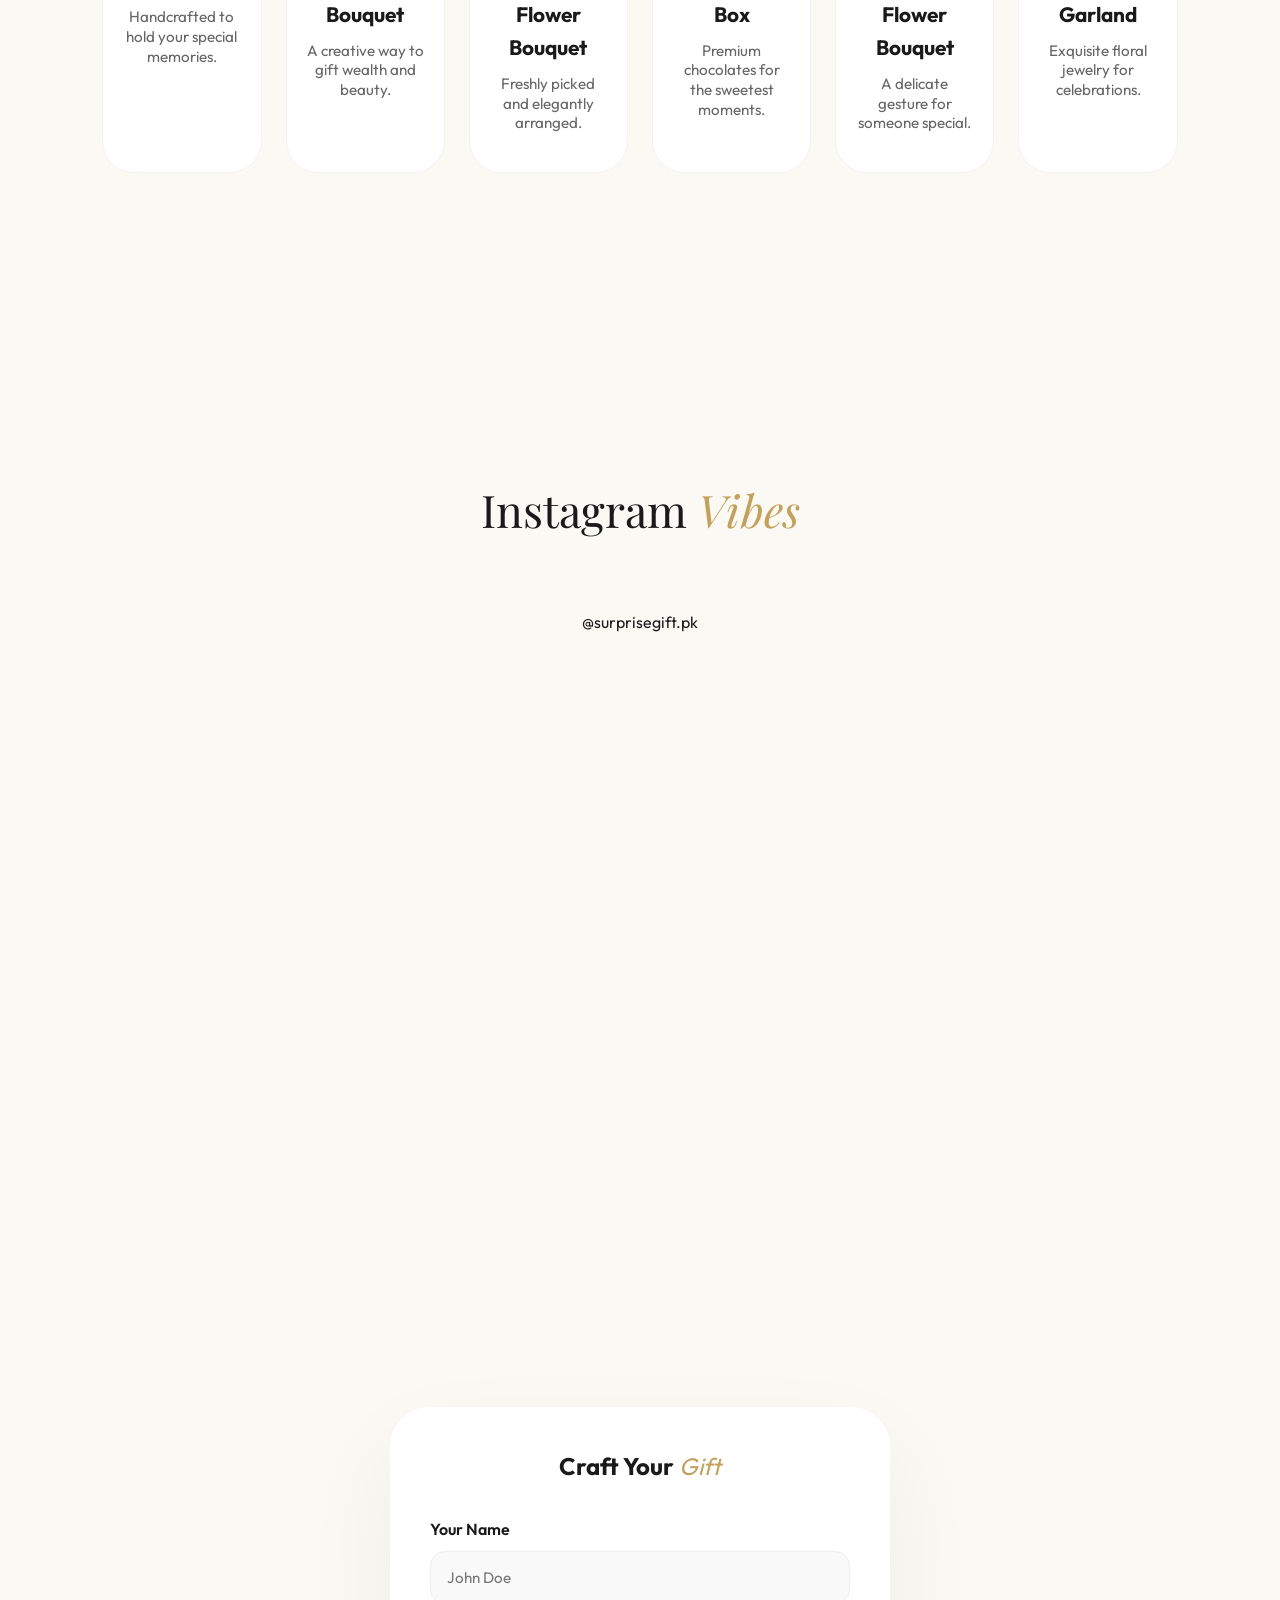
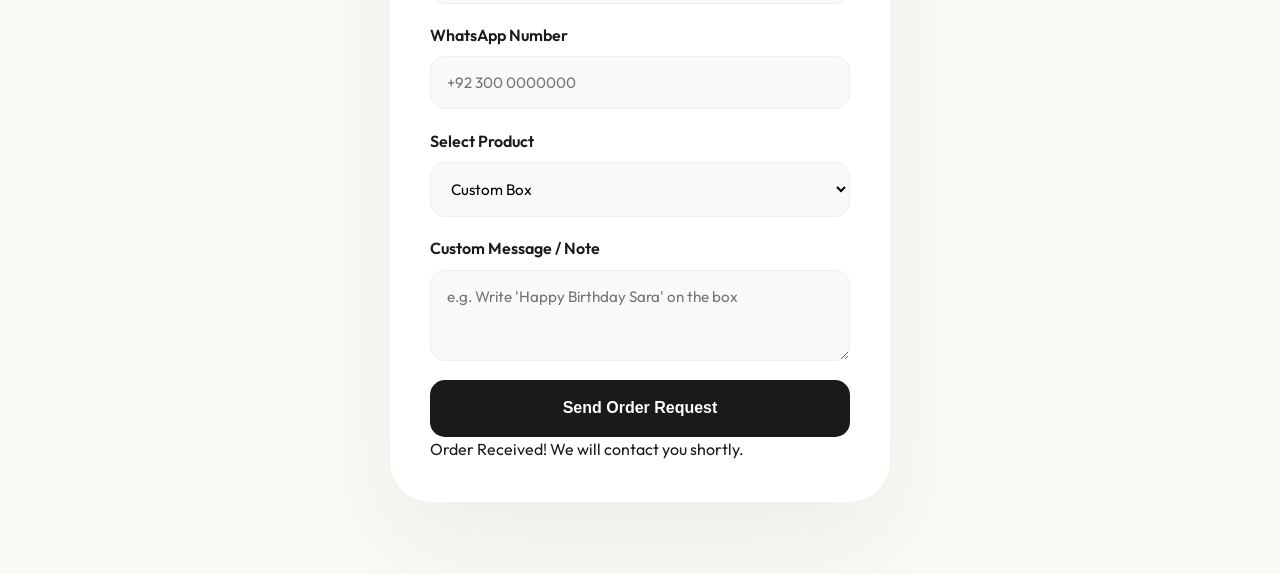
==== commit 20266929: "final check" ====
--- a/Lovebird/index.html
+++ b/Lovebird/index.html
@@ -54,24 +54,7 @@
                 </div>
             </div>
             <div class="nav-right">
-                <div class="nav-icons">
-                    <button class="icon-btn search-btn">
-                        <svg width="20" height="20" viewBox="0 0 24 24" fill="none" stroke="currentColor"
-                            stroke-width="2" stroke-linecap="round" stroke-linejoin="round">
-                            <circle cx="11" cy="11" r="8"></circle>
-                            <line x1="21" y1="21" x2="16.65" y2="16.65"></line>
-                        </svg>
-                    </button>
-                    <button class="icon-btn cart-btn">
-                        <svg width="20" height="20" viewBox="0 0 24 24" fill="none" stroke="currentColor"
-                            stroke-width="2" stroke-linecap="round" stroke-linejoin="round">
-                            <path d="M6 2L3 6v14a2 2 0 0 0 2 2h14a2 2 0 0 0 2-2V6l-3-4Z"></path>
-                            <line x1="3" y1="6" x2="21" y2="6"></line>
-                            <path d="M16 10a4 4 0 0 1-8 0"></path>
-                        </svg>
-                        <span class="cart-badge">0</span>
-                    </button>
-                </div>
+                <a href="#order" class="nav-order-btn">Order Now</a>
             </div>
         </nav>
 
--- a/Lovebird/style.css
+++ b/Lovebird/style.css
@@ -212,38 +212,25 @@
     justify-content: flex-end;
 }
 
-.nav-icons {
-    display: flex;
-    gap: 1.5rem;
-    align-items: center;
-}
-
-.icon-btn {
-    background: none;
-    border: none;
-    cursor: pointer;
-    color: #1a1a1a;
-    position: relative;
-    padding: 5px;
-    transition: var(--transition);
-}
-
-.icon-btn:hover {
-    color: var(--primary-color);
-}
-
-.cart-badge {
-    position: absolute;
-    top: -2px;
-    right: -5px;
+.nav-order-btn {
+    display: inline-flex;
+    align-items: center;
+    padding: 0.6rem 1.5rem;
     background: var(--primary-color);
-    color: white;
-    font-size: 0.65rem;
-    padding: 2px 5px;
-    border-radius: 10px;
-    font-weight: 700;
-}
-
+    color: #fff;
+    text-decoration: none;
+    border-radius: 30px;
+    font-weight: 600;
+    font-size: 0.95rem;
+    transition: var(--transition);
+    white-space: nowrap;
+}
+
+.nav-order-btn:hover {
+    background: #1a1a1a;
+    transform: translateY(-2px);
+    box-shadow: 0 5px 15px rgba(0, 0, 0, 0.1);
+}
 /* Page Sections */
 .page-section {
     min-height: 100vh;
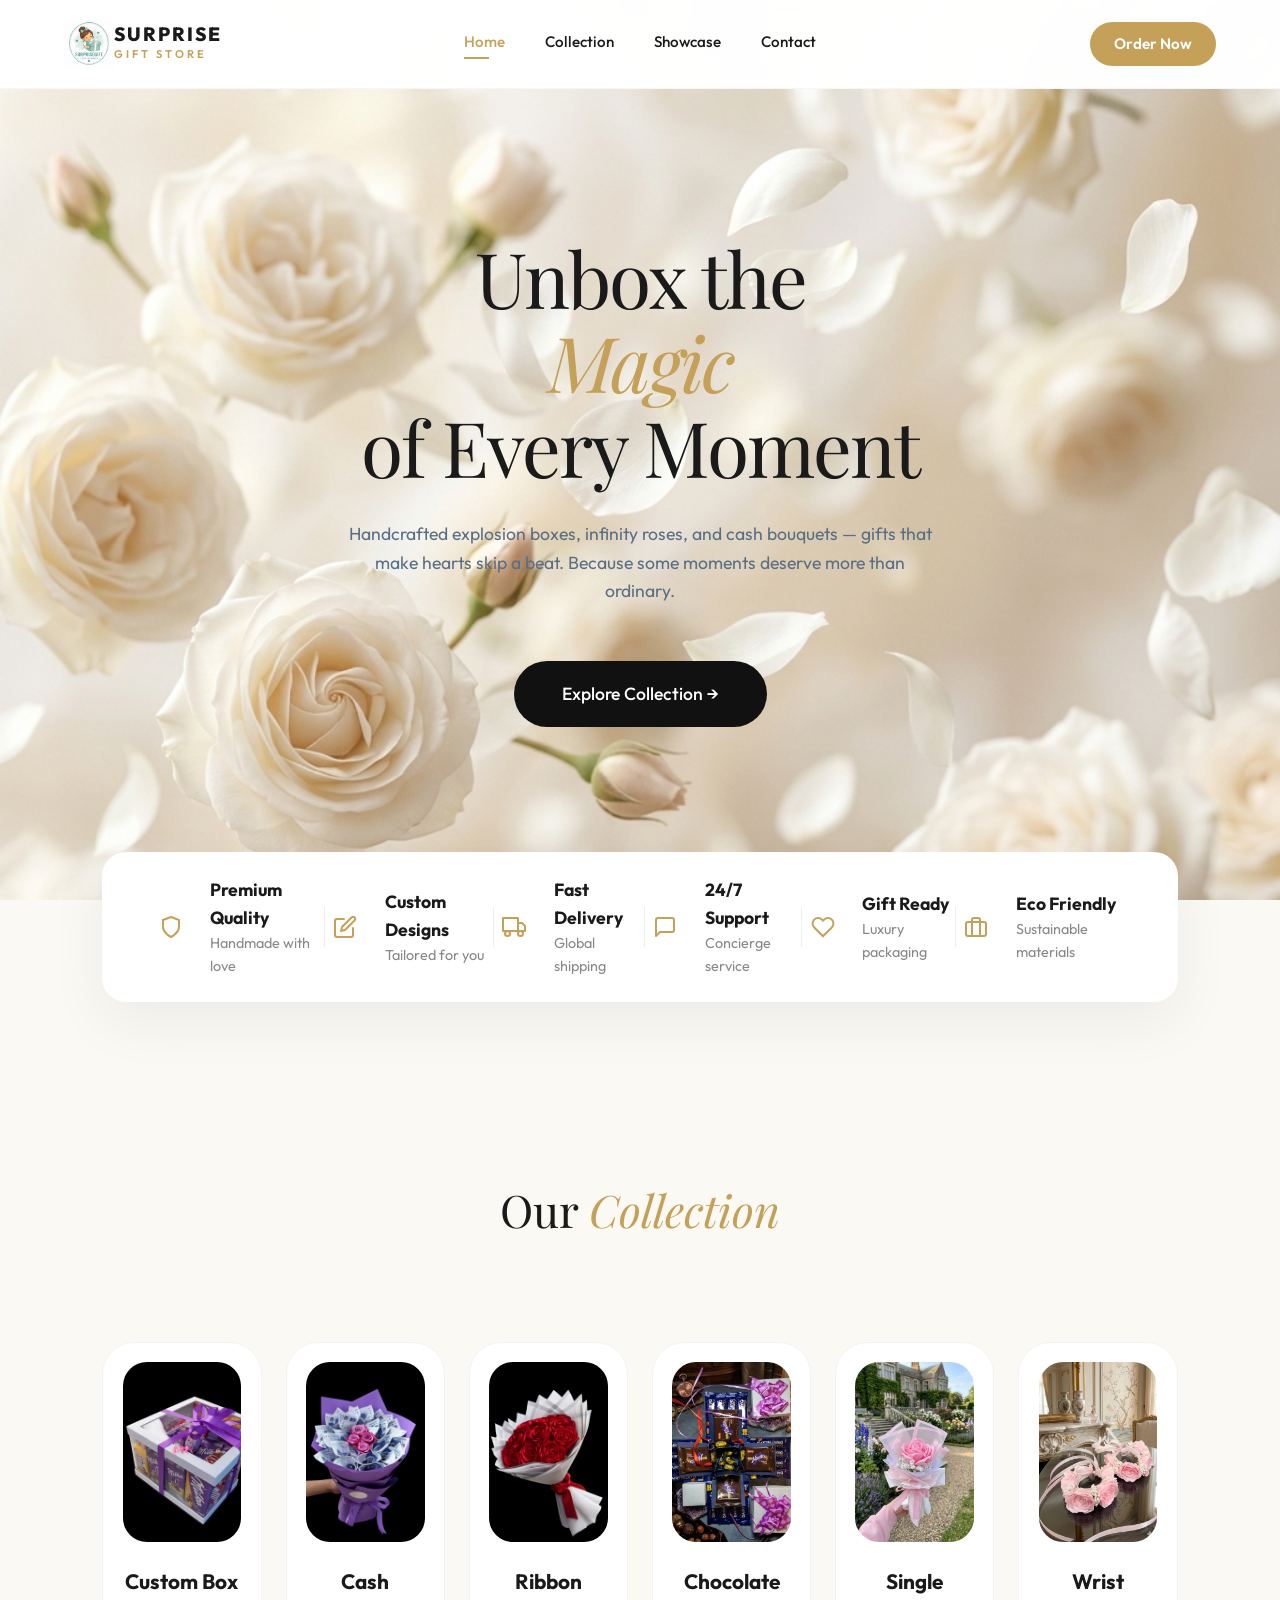
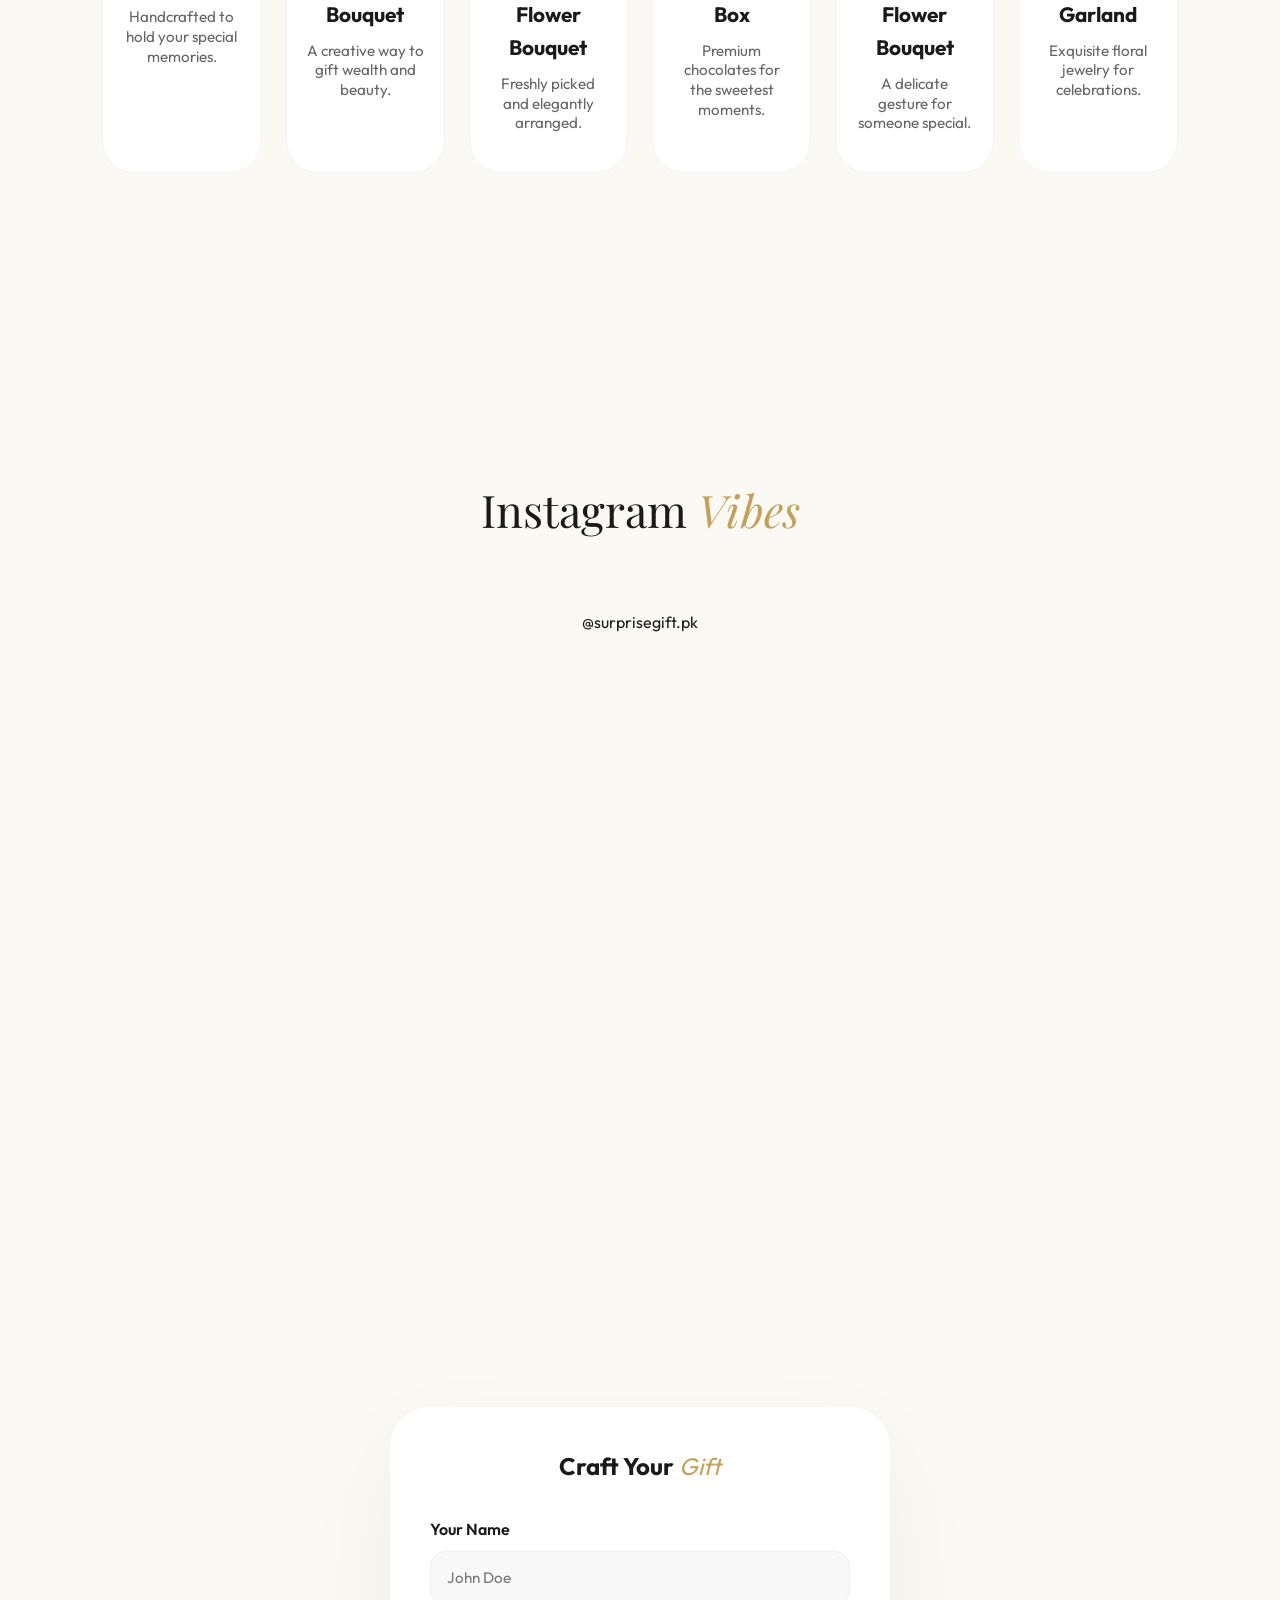
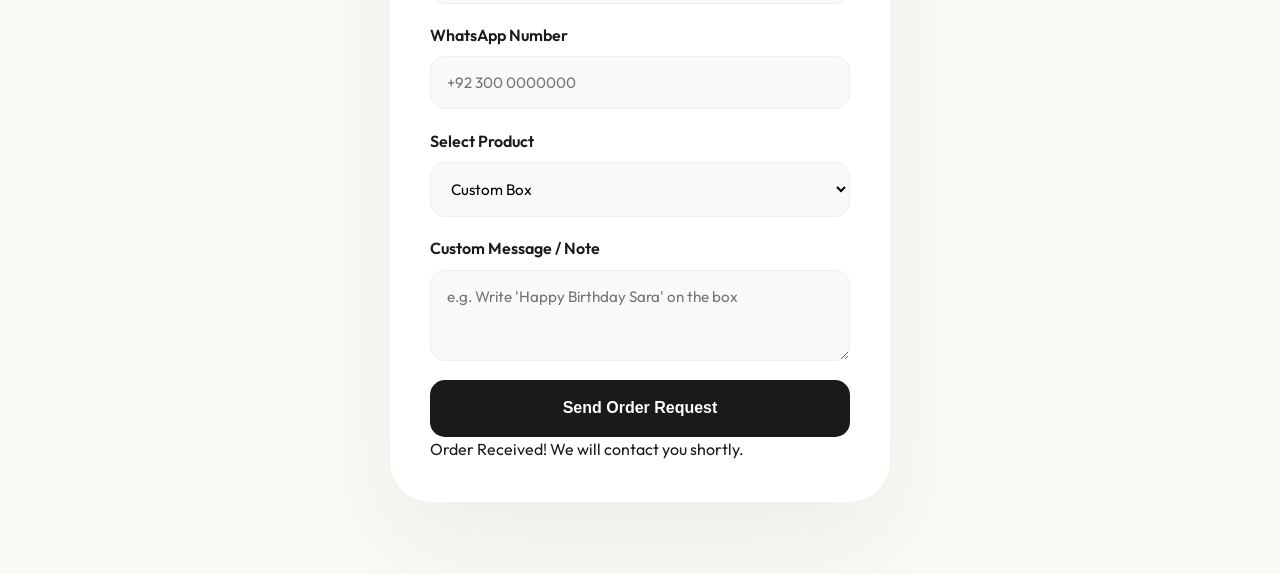
==== commit 403a829f: "fixing video link" ====
--- a/Lovebird/index.html
+++ b/Lovebird/index.html
@@ -50,7 +50,7 @@
                     <a href="#collection">Collection</a>
                     <a href="#showcase">Showcase</a>
 
-                    <a href="https://wa.me/923293163015" target="_blank">Contact</a>
+                    <a href="https://wa.me/923135571320" target="_blank">Contact</a>
                 </div>
             </div>
             <div class="nav-right">
